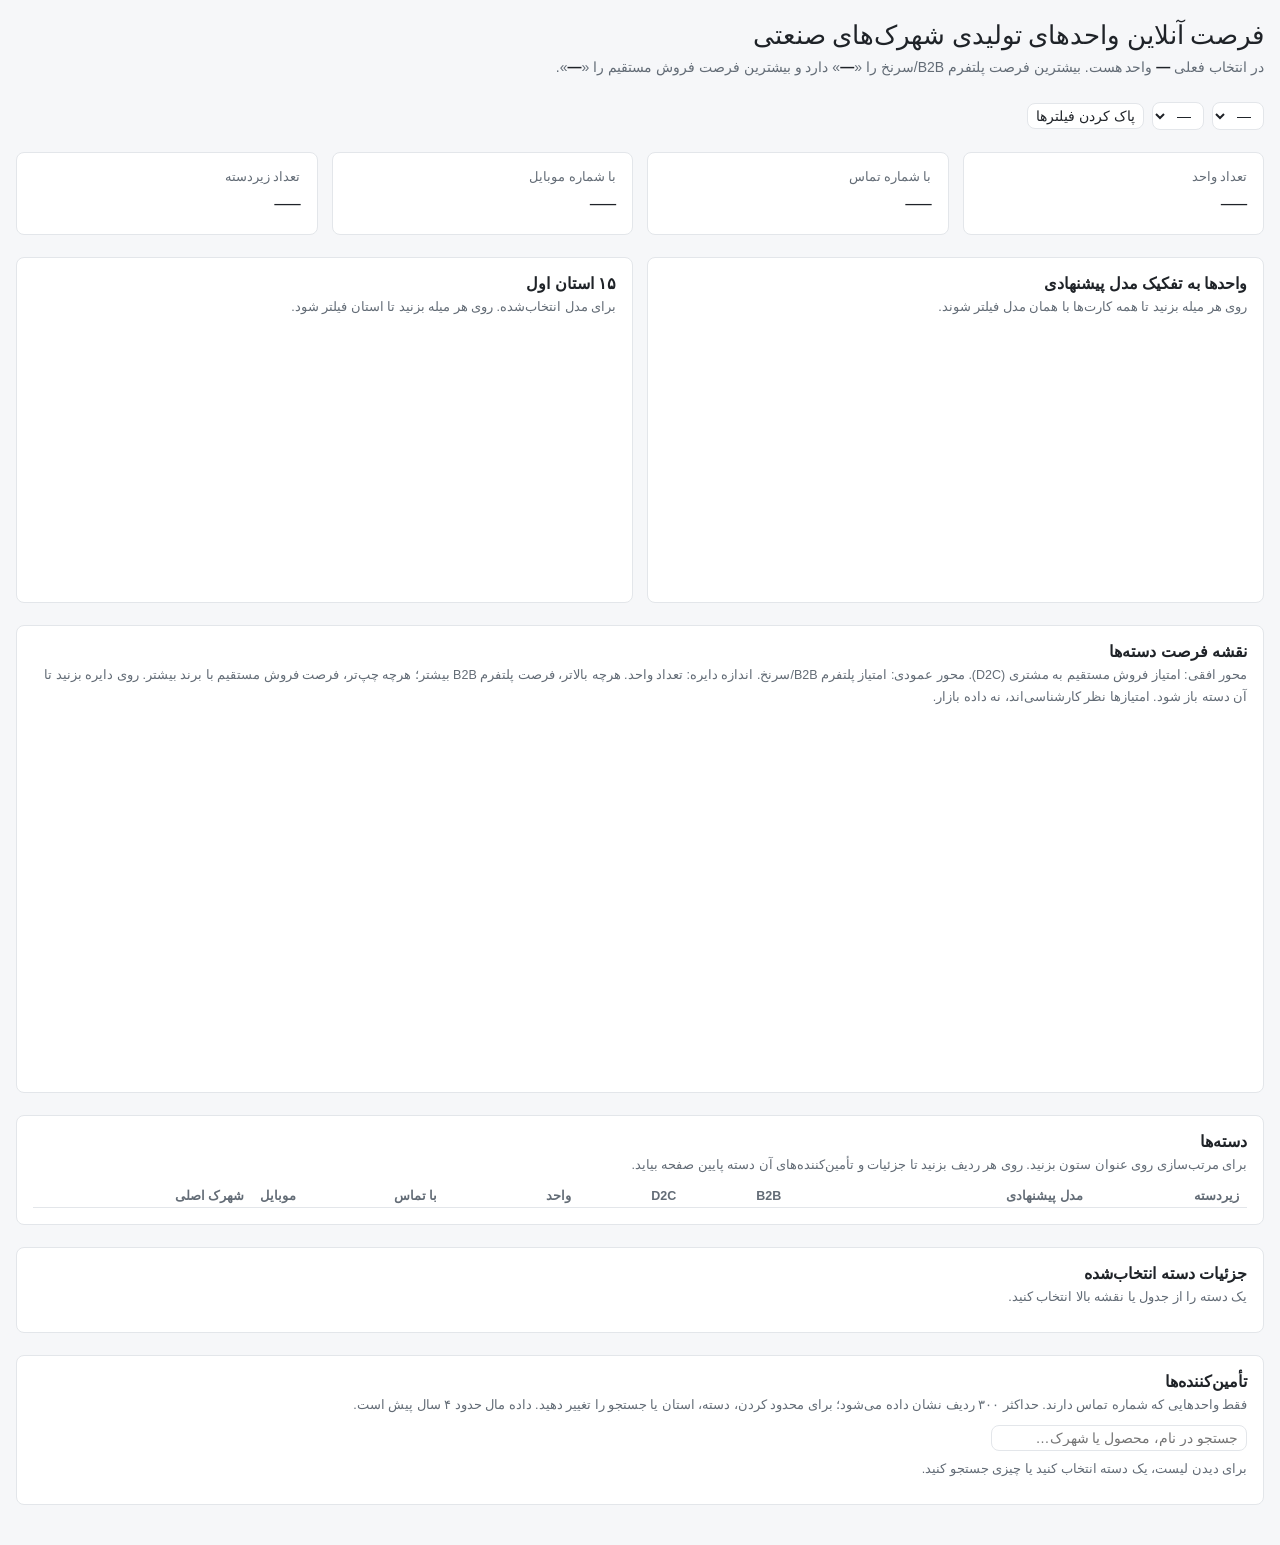
==== site/index.html @ 04ae5481 "Workshops online-opportunity dashboard (static site + nginx basic auth; data kept on server) Co-Auth" ====
<!DOCTYPE html>
<html lang="fa" dir="rtl">
<head>
<meta charset="utf-8">
<meta name="viewport" content="width=device-width, initial-scale=1">
<meta name="robots" content="noindex, nofollow">
<title>داشبورد فرصت آنلاین واحدهای تولیدی</title>
<style>
:root {
  --color-fg: #1f2328; --color-fg-muted: #636c76; --color-bg: #f6f7f9; --color-panel: #ffffff; --color-border-line: #e3e6ea;
  --color-ok: #1a7f37; --color-warn: #9a6700; --color-bad: #cf222e;
  --font-anthropic-sans: Vazirmatn, Tahoma, sans-serif; --font-anthropic-serif: Vazirmatn, Tahoma, serif;
  --cds-font-size-caption: 12.5px; --cds-font-size-body: 14px; --cds-font-size-heading: 16px; --cds-font-size-title: 26px; --cds-font-weight-medium: 600;
  --cds-gap-xs: 4px; --cds-gap-sm: 8px; --cds-gap-md: 14px; --cds-gap-lg: 22px; --cds-pad-xs: 4px; --cds-pad-sm: 8px; --cds-pad-lg: 16px; --cds-radius: 8px;
  --cds-surface-popover: #ffffff; --cds-border: #d0d7de; --cds-shadow-popover: 0 4px 14px rgba(0,0,0,.12); --cds-text-secondary: #636c76;
  --cds-chart-grid: #eceff2; --cds-chart-muted: #c3cad3; --cds-dur-slow: .3s;
}
@media (prefers-color-scheme: dark) { :root {
  --color-fg: #e6edf3; --color-fg-muted: #9198a1; --color-bg: #0d1117; --color-panel: #161b22; --color-border-line: #30363d;
  --cds-surface-popover: #1c2129; --cds-border: #3d444d; --cds-text-secondary: #9198a1; --cds-chart-grid: #222831; --cds-chart-muted: #3d4651;
} }
html, body { margin: 0; background: var(--color-bg); }
#dash-root { max-width: 1280px; margin: 0 auto; padding: 20px 16px 40px; }
</style>
<script src="vendor/d3.min.js"></script>
<script src="shim.js"></script>
</head>
<body>
<div id="dash-root">
<style>
.wp { direction: rtl; font-family: var(--font-anthropic-sans), Tahoma, sans-serif; color: var(--color-fg); display: flex; flex-direction: column; gap: var(--cds-gap-lg); }
.wp h1 { font-family: var(--font-anthropic-serif), Tahoma, serif; font-weight: 400; font-size: var(--cds-font-size-title); margin: 0; }
.wp h2 { font-size: var(--cds-font-size-heading); font-weight: var(--cds-font-weight-medium); margin: 0 0 var(--cds-gap-xs); }
.wp .lead { color: var(--color-fg-muted); margin: var(--cds-gap-xs) 0 0; font-size: var(--cds-font-size-body); line-height: 1.8; }
.wp .lead b { color: var(--color-fg); font-weight: 600; }
.wp .note { color: var(--color-fg-muted); font-size: var(--cds-font-size-caption); margin: 0 0 var(--cds-gap-sm); line-height: 1.7; }
.wp .bar { display: flex; flex-wrap: wrap; gap: var(--cds-gap-sm); align-items: center; }
.wp select, .wp input[type=search], .wp button { font: inherit; font-size: var(--cds-font-size-body); color: var(--color-fg); background: var(--color-panel); border: 1px solid var(--color-border-line); border-radius: var(--cds-radius); padding: var(--cds-pad-xs) var(--cds-pad-sm); }
.wp button { cursor: pointer; }
.wp input[type=search] { min-width: min(100%, 16rem); }
.wp .tiles { display: grid; grid-template-columns: repeat(auto-fit, minmax(min(100%, 10rem), 1fr)); gap: var(--cds-gap-md); }
.wp .tile, .wp .card { background: var(--color-panel); border: 1px solid var(--color-border-line); border-radius: var(--cds-radius); padding: var(--cds-pad-lg); min-width: 0; }
.wp .tile .lbl { color: var(--color-fg-muted); font-size: var(--cds-font-size-caption); }
.wp .tile .val { font-family: var(--font-anthropic-serif), Tahoma, serif; font-weight: 400; font-size: var(--cds-font-size-title); font-variant-numeric: tabular-nums; margin-top: var(--cds-gap-xs); }
.wp .grid { display: grid; grid-template-columns: repeat(auto-fit, minmax(min(100%, 24rem), 1fr)); gap: var(--cds-gap-md); }
.wp .chart { position: relative; min-height: 260px; }
.wp .chart svg { display: block; }
.wp .tip { position: absolute; pointer-events: none; background: var(--cds-surface-popover); border: 1px solid var(--cds-border); border-radius: var(--cds-radius); box-shadow: var(--cds-shadow-popover); padding: var(--cds-pad-xs) var(--cds-pad-sm); font-size: var(--cds-font-size-caption); max-width: 16rem; line-height: 1.6; }
.wp .tip .t { color: var(--cds-text-secondary); }
.wp .tbox { max-height: 30rem; overflow: auto; }
.wp table { width: 100%; border-collapse: collapse; font-size: var(--cds-font-size-caption); font-variant-numeric: tabular-nums; }
.wp th { position: sticky; top: 0; background: var(--color-panel); text-align: right; font-weight: var(--cds-font-weight-medium); color: var(--color-fg-muted); padding: var(--cds-pad-xs) var(--cds-pad-sm); border-bottom: 1px solid var(--color-border-line); white-space: nowrap; }
.wp th button { all: unset; cursor: pointer; }
.wp td { padding: var(--cds-pad-xs) var(--cds-pad-sm); border-bottom: 1px solid var(--color-border-line); vertical-align: top; }
.wp tbody tr.click { cursor: pointer; }
.wp tbody tr.click:hover, .wp tbody tr.on { background: color-mix(in srgb, var(--color-fg) 6%, transparent); }
.wp .num { text-align: left; }
.wp .pill { display: inline-block; min-width: 1.4rem; text-align: center; border-radius: var(--cds-radius); padding: 0 var(--cds-pad-xs); }
.wp .angle { font-size: var(--cds-font-size-body); line-height: 1.8; margin: 0 0 var(--cds-gap-md); }
.wp .chip { background: var(--color-bg); }
@media (max-width: 40rem) { .wp .hide-n { display: none; } }
[data-dash-source-state=empty] { color: transparent; }
[data-dash-source-state=refreshing] { opacity: .5; transition: opacity var(--cds-dur-slow); }
</style>

<div class="wp" lang="fa">
  <header id="top">
    <h1>فرصت آنلاین واحدهای تولیدی شهرک‌های صنعتی</h1>
    <p class="lead">در انتخاب فعلی <b data-draw="kpi-n2" data-source="totals" data-field="n">—</b> واحد هست. بیشترین فرصت پلتفرم B2B/سرنخ را «<b data-draw="top-b2b" data-source="subs" data-field="sub">—</b>» دارد و بیشترین فرصت فروش مستقیم را «<b data-draw="top-d2c" data-source="subs" data-field="sub">—</b>».</p>
  </header>

  <div class="bar" id="filters">
    <select data-draw="sel-province" data-source="totals" aria-label="استان"></select>
    <select data-draw="sel-model" data-source="totals" aria-label="مدل پیشنهادی"></select>
    <button class="lx-reset" type="button">پاک کردن فیلترها</button>
    <button class="lx-clear-sub chip" type="button" hidden>دسته: <span data-draw="sub-name" data-source="subs" data-field="sub">—</span> ×</button>
  </div>

  <section class="tiles" id="kpis">
    <div class="tile"><div class="lbl">تعداد واحد</div><div class="val" data-draw="kpi" data-k="n" data-source="totals" data-field="n">—</div></div>
    <div class="tile"><div class="lbl">با شماره تماس</div><div class="val" data-draw="kpi" data-k="reach" data-source="totals" data-field="reach">—</div></div>
    <div class="tile"><div class="lbl">با شماره موبایل</div><div class="val" data-draw="kpi" data-k="mob" data-source="totals" data-field="mob">—</div></div>
    <div class="tile"><div class="lbl">تعداد زیردسته</div><div class="val" data-draw="kpi" data-k="cats" data-source="totals" data-field="cats">—</div></div>
  </section>

  <section class="grid" id="charts">
    <div class="card" id="by-model">
      <h2>واحدها به تفکیک مدل پیشنهادی</h2>
      <p class="note">روی هر میله بزنید تا همه کارت‌ها با همان مدل فیلتر شوند.</p>
      <div class="chart" data-draw="ch-model" data-source="totals"></div>
    </div>
    <div class="card" id="by-province">
      <h2>۱۵ استان اول</h2>
      <p class="note">برای مدل انتخاب‌شده. روی هر میله بزنید تا استان فیلتر شود.</p>
      <div class="chart" data-draw="ch-prov" data-source="totals"></div>
    </div>
  </section>

  <section class="card" id="map">
    <h2>نقشه فرصت دسته‌ها</h2>
    <p class="note">محور افقی: امتیاز فروش مستقیم به مشتری (D2C). محور عمودی: امتیاز پلتفرم B2B/سرنخ. اندازه دایره: تعداد واحد. هرچه بالاتر، فرصت پلتفرم B2B بیشتر؛ هرچه چپ‌تر، فرصت فروش مستقیم با برند بیشتر. روی دایره بزنید تا آن دسته باز شود. امتیازها نظر کارشناسی‌اند، نه داده بازار.</p>
    <div class="chart" data-draw="ch-map" data-source="subs" style="min-height:360px"></div>
  </section>

  <section class="card" id="cats">
    <h2>دسته‌ها</h2>
    <p class="note">برای مرتب‌سازی روی عنوان ستون بزنید. روی هر ردیف بزنید تا جزئیات و تأمین‌کننده‌های آن دسته پایین صفحه بیاید.</p>
    <div class="tbox">
      <table class="lx-subs" data-source="subs" data-row-key="province,sub">
        <thead><tr>
          <th data-field="sub"><button type="button" data-sort="sub">زیردسته</button></th>
          <th data-field="model" class="hide-n"><button type="button" data-sort="model">مدل پیشنهادی</button></th>
          <th data-field="b2b" class="num"><button type="button" data-sort="b2b">B2B</button></th>
          <th data-field="score" class="num"><button type="button" data-sort="score">D2C</button></th>
          <th data-field="n" class="num"><button type="button" data-sort="n">واحد</button></th>
          <th data-field="reach" class="num hide-n"><button type="button" data-sort="reach">با تماس</button></th>
          <th data-field="mob" class="num hide-n"><button type="button" data-sort="mob">موبایل</button></th>
          <th data-field="top_park" class="hide-n">شهرک اصلی</th>
        </tr></thead>
        <tbody data-draw="subs-body" data-source="subs"></tbody>
      </table>
    </div>
  </section>

  <section class="card" id="detail">
    <h2>جزئیات دسته انتخاب‌شده</h2>
    <p class="note lx-nosub">یک دسته را از جدول یا نقشه بالا انتخاب کنید.</p>
    <div class="lx-sub" hidden>
      <p class="angle"><b>زاویه آنلاین:</b> <span data-draw="angle" data-source="subs" data-field="angle">—</span></p>
      <h2>خوشه‌ها: شهرک‌هایی با ۵ واحد یا بیشتر از این دسته</h2>
      <p class="note">مناسب برای سفر میدانی یا تماس گروهی.</p>
      <div class="tbox" style="max-height:18rem">
        <table data-source="clusters" data-row-key="cid">
          <thead><tr>
            <th data-field="park">شهرک</th>
            <th data-field="province">استان</th>
            <th data-field="n" class="num">واحد</th>
            <th data-field="reach" class="num">با تماس</th>
          </tr></thead>
          <tbody data-draw="cl-body" data-source="clusters"></tbody>
        </table>
      </div>
    </div>
  </section>

  <section class="card" id="suppliers">
    <h2>تأمین‌کننده‌ها</h2>
    <p class="note">فقط واحدهایی که شماره تماس دارند. حداکثر ۳۰۰ ردیف نشان داده می‌شود؛ برای محدود کردن، دسته، استان یا جستجو را تغییر دهید. داده مال حدود ۴ سال پیش است.</p>
    <div class="bar" style="margin-bottom:var(--cds-gap-sm)">
      <input class="lx-q" type="search" placeholder="جستجو در نام، محصول یا شهرک…" aria-label="جستجو">
    </div>
    <p class="note lx-noq">برای دیدن لیست، یک دسته انتخاب کنید یا چیزی جستجو کنید.</p>
    <div class="tbox lx-tb" hidden>
      <table data-source="units_b2b" data-row-key="id">
        <thead><tr>
          <th data-field="name">نام واحد</th>
          <th data-field="products">محصولات</th>
          <th data-field="mobile">موبایل</th>
          <th data-field="landline">تلفن ثابت</th>
          <th data-field="park" class="hide-n">شهرک</th>
          <th data-field="province" class="hide-n">استان</th>
          <th data-field="sub" class="hide-n">زیردسته</th>
          <th data-field="year" class="num hide-n">سال شروع</th>
        </tr></thead>
        <tbody data-draw="u-b2b" data-source="units_b2b"></tbody>
      </table>
    </div>
    <div class="tbox lx-td" hidden>
      <table data-source="units_d2c" data-row-key="id">
        <thead><tr>
          <th data-field="name">نام واحد</th>
          <th data-field="products">محصولات</th>
          <th data-field="mobile">موبایل</th>
          <th data-field="landline">تلفن ثابت</th>
          <th data-field="park" class="hide-n">شهرک</th>
          <th data-field="province" class="hide-n">استان</th>
          <th data-field="sub" class="hide-n">زیردسته</th>
          <th data-field="year" class="num hide-n">سال شروع</th>
        </tr></thead>
        <tbody data-draw="u-d2c" data-source="units_d2c"></tbody>
      </table>
    </div>
  </section>
</div>

<script>
const ALLP = 'همه استان‌ها', ALLM = 'همه مدل‌ها';
const D2C_MODELS = ['برند خودمون (Private Label)', 'نمایندگی آنلاین برند خودشون'];
const fmt = d3.format(',');
const P = () => dash.params().province || ALLP;
const M = () => dash.params().model || ALLM;
const enc = (s) => encodeURIComponent(String(s));
const rows = (id) => { const g = dash.data(id); return g.status === 'ok' ? g.data : null; };
window.wpSort = { key: 'b2b', dir: -1 };

// sub's model, to know which supplier file to read
const subModel = () => {
  const s = dash.params().sub; if (!s) return null;
  const r = rows('subs'); if (!r) return undefined;
  const hit = r.find((x) => x.province === ALLP && x.sub === s);
  return hit ? hit.model : null;
};
const wantFiles = () => {
  const s = dash.params().sub, q = (dash.params().q || '').trim();
  if (!s && !q) return [];
  if (s) { const m = subModel(); if (m === undefined) return []; if (m) return [D2C_MODELS.includes(m) ? 'd2c' : 'b2b']; }
  const mm = M();
  if (mm === ALLM) return ['b2b', 'd2c'];
  return [D2C_MODELS.includes(mm) ? 'd2c' : 'b2b'];
};

// show / hide
dash.onData(() => {
  const s = dash.params().sub;
  document.querySelectorAll('.lx-clear-sub').forEach((b) => { b.hidden = !s; });
  document.querySelectorAll('.lx-sub').forEach((e) => { e.hidden = !s; });
  document.querySelectorAll('.lx-nosub').forEach((e) => { e.hidden = !!s; });
  const f = wantFiles();
  document.querySelectorAll('.lx-noq').forEach((e) => { e.hidden = f.length > 0; });
  document.querySelectorAll('.lx-tb').forEach((e) => { e.hidden = !f.includes('b2b'); });
  document.querySelectorAll('.lx-td').forEach((e) => { e.hidden = !f.includes('d2c'); });
  document.querySelectorAll('.lx-q').forEach((e) => { if (e !== document.activeElement) e.value = dash.params().q || ''; });
});

// controls
document.querySelectorAll('.lx-reset').forEach((b) => b.addEventListener('click', () => dash.resetParams()));
document.querySelectorAll('.lx-clear-sub').forEach((b) => b.addEventListener('click', () => dash.setParams({ sub: null })));
document.querySelectorAll('.lx-q').forEach((inp) => {
  let t; inp.addEventListener('input', () => { clearTimeout(t); t = setTimeout(() => dash.setParams({ q: inp.value.trim() }), 350); });
});
document.querySelectorAll('[data-sort]').forEach((b) => b.addEventListener('click', () => {
  const k = b.getAttribute('data-sort');
  window.wpSort = { key: k, dir: window.wpSort.key === k ? -window.wpSort.dir : (k === 'sub' || k === 'model' ? 1 : -1) };
  dash.draw('subs-body');
}));

const fillSelect = (sel, opts, cur, key) => {
  sel.replaceChildren(...opts.map((o) => new Option(o, o)));
  sel.value = cur;
  sel.onchange = () => dash.setParams({ [key]: sel.value });
};
dash.draw('sel-province', (sel) => {
  const r = rows('totals'); if (!r) { sel.replaceChildren(new Option('—')); return; }
  const ps = [...new Set(r.filter((x) => x.province !== ALLP).map((x) => x.province))].sort((a, b) => a.localeCompare(b, 'fa'));
  fillSelect(sel, [ALLP, ...ps], P(), 'province');
});
dash.draw('sel-model', (sel) => {
  const r = rows('totals'); if (!r) { sel.replaceChildren(new Option('—')); return; }
  const ms = [...new Set(r.filter((x) => x.model !== ALLM).map((x) => x.model))].sort((a, b) => a.localeCompare(b, 'fa'));
  fillSelect(sel, [ALLM, ...ms], M(), 'model');
});

// KPIs
const totRow = () => { const r = rows('totals'); return r ? r.find((x) => x.province === P() && x.model === M()) : null; };
const kpi = (el, k) => {
  const t = totRow();
  el.setAttribute('data-where', 'province=' + enc(P()) + '&model=' + enc(M()));
  el.textContent = t ? fmt(t[k]) : '—';
};
dash.draw('kpi', (el) => kpi(el, el.getAttribute('data-k')));
dash.draw('kpi-n2', (el) => kpi(el, 'n'));

// subs in current selection
const subsSel = () => {
  const r = rows('subs'); if (!r) return null;
  return r.filter((x) => x.province === P() && (M() === ALLM || x.model === M()));
};
const topBy = (el, key) => {
  const s = subsSel();
  if (!s || !s.length) { el.textContent = '—'; return; }
  const t = s.slice().sort((a, b) => b[key] - a[key] || b.n - a.n)[0];
  el.setAttribute('data-where', 'province=' + enc(t.province) + '&sub=' + enc(t.sub));
  el.textContent = t.sub;
};
dash.draw('top-b2b', (el) => topBy(el, 'b2b'));
dash.draw('top-d2c', (el) => topBy(el, 'score'));
dash.draw('sub-name', (el) => {
  const s = dash.params().sub; if (!s) { el.textContent = '—'; return; }
  el.setAttribute('data-where', 'province=' + enc(ALLP) + '&sub=' + enc(s));
  el.textContent = s;
});

// horizontal bar chart helper
const hbar = (el, data, label, onPick, picked) => {
  el.replaceChildren();
  if (!data || !data.length) return;
  const W = el.clientWidth || 400, rowH = 26, H = data.length * rowH + 10;
  const svg = d3.select(el).append('svg').attr('width', '100%').attr('viewBox', `0 0 ${W} ${H}`).style('direction', 'ltr');
  const meas = svg.append('text').attr('font-size', 12);
  let lw = 0; data.forEach((d) => { meas.text(label(d)); lw = Math.max(lw, meas.node().getComputedTextLength()); });
  meas.text(fmt(d3.max(data, (d) => d.n))); const nw = meas.node().getComputedTextLength(); meas.remove();
  lw = Math.min(lw + 8, W * 0.5);
  const x = d3.scaleLinear([0, d3.max(data, (d) => d.n)], [0, Math.max(10, W - lw - nw - 16)]);
  const g = svg.selectAll('g.r').data(data).join('g').attr('class', 'r').attr('transform', (d, i) => `translate(0,${i * rowH + 4})`).style('cursor', 'pointer').on('click', (e, d) => onPick(d));
  g.append('text').attr('x', W).attr('y', 14).attr('text-anchor', 'start').attr('direction', 'rtl').attr('font-size', 12).attr('fill', 'var(--color-fg)')
    .text((d) => { const t = label(d); return t.length > 34 ? t.slice(0, 33) + '…' : t; });
  g.append('rect').attr('x', (d) => W - lw - x(d.n)).attr('y', 3).attr('height', 16).attr('width', (d) => Math.max(1, x(d.n))).attr('rx', 3)
    .attr('fill', (d) => (picked(d) ? dash.colors[0] : 'var(--cds-chart-muted)'));
  g.append('text').attr('x', (d) => W - lw - x(d.n) - 4).attr('y', 15).attr('text-anchor', 'end').attr('font-size', 11).attr('fill', 'var(--color-fg-muted)').text((d) => fmt(d.n));
};
dash.draw('ch-model', (el) => {
  const r = rows('totals'); if (!r) { el.replaceChildren(); return; }
  const d = r.filter((x) => x.province === P() && x.model !== ALLM).sort((a, b) => b.n - a.n);
  hbar(el, d, (x) => x.model, (x) => dash.setParams({ model: M() === x.model ? ALLM : x.model }), (x) => M() === ALLM || x.model === M());
});
dash.draw('ch-prov', (el) => {
  const r = rows('totals'); if (!r) { el.replaceChildren(); return; }
  const d = r.filter((x) => x.model === M() && x.province !== ALLP).sort((a, b) => b.n - a.n).slice(0, 15);
  hbar(el, d, (x) => x.province, (x) => dash.setParams({ province: P() === x.province ? ALLP : x.province }), (x) => P() === ALLP || x.province === P());
});

// opportunity map (bubble)
dash.draw('ch-map', (el) => {
  el.replaceChildren();
  const s = subsSel(); if (!s || !s.length) return;
  const W = el.clientWidth || 600, H = 360, m = { t: 16, r: 44, b: 40, l: 16 };
  const x = d3.scaleLinear([0.5, 5.5], [W - m.r, m.l]); // RTL: higher D2C toward the left
  const y = d3.scaleLinear([0.5, 5.5], [H - m.b, m.t]);
  const rr = d3.scaleSqrt([0, d3.max(s, (d) => d.n)], [3, 26]);
  const svg = d3.select(el).append('svg').attr('width', '100%').attr('viewBox', `0 0 ${W} ${H}`).style('direction', 'ltr');
  for (let i = 1; i <= 5; i++) {
    svg.append('line').attr('x1', x(i)).attr('x2', x(i)).attr('y1', m.t).attr('y2', H - m.b).attr('stroke', 'var(--cds-chart-grid)');
    svg.append('line').attr('y1', y(i)).attr('y2', y(i)).attr('x1', m.l).attr('x2', W - m.r).attr('stroke', 'var(--cds-chart-grid)');
    svg.append('text').attr('x', x(i)).attr('y', H - m.b + 16).attr('text-anchor', 'middle').attr('font-size', 11).attr('fill', 'var(--color-fg-muted)').text(i);
    svg.append('text').attr('x', W - m.r + 14).attr('y', y(i) + 4).attr('text-anchor', 'middle').attr('font-size', 11).attr('fill', 'var(--color-fg-muted)').text(i);
  }
  svg.append('text').attr('x', (W - m.r + m.l) / 2).attr('y', H - 6).attr('text-anchor', 'middle').attr('direction', 'rtl').attr('font-size', 11).attr('fill', 'var(--color-fg-muted)').text('امتیاز فروش مستقیم (D2C) ←');
  svg.append('text').attr('transform', `translate(${W - 8},${(H - m.b + m.t) / 2}) rotate(-90)`).attr('text-anchor', 'middle').attr('direction', 'rtl').attr('font-size', 11).attr('fill', 'var(--color-fg-muted)').text('امتیاز پلتفرم B2B →');
  // deterministic jitter so bubbles in the same cell spread
  const cells = d3.group(s, (d) => d.score + '-' + d.b2b);
  const pos = new Map();
  cells.forEach((arr) => { arr.sort((a, b) => b.n - a.n).forEach((d, i) => {
    const a = i * 2.4, rad = i === 0 ? 0 : 9 + 5 * Math.sqrt(i);
    pos.set(d.sub, [x(d.score) + Math.cos(a) * rad, y(d.b2b) + Math.sin(a) * rad]);
  }); });
  const cur = dash.params().sub;
  const tip = d3.select(el).append('div').attr('class', 'tip').style('display', 'none');
  svg.append('g').selectAll('circle').data(s.slice().sort((a, b) => b.n - a.n)).join('circle')
    .attr('cx', (d) => pos.get(d.sub)[0]).attr('cy', (d) => pos.get(d.sub)[1]).attr('r', (d) => rr(d.n))
    .attr('fill', (d) => (D2C_MODELS.includes(d.model) ? dash.colors[1] : dash.colors[0]))
    .attr('fill-opacity', (d) => (cur && d.sub !== cur ? 0.15 : 0.55))
    .attr('stroke', (d) => (d.sub === cur ? 'var(--color-fg)' : 'none')).attr('stroke-width', 2)
    .style('cursor', 'pointer')
    .on('click', (e, d) => dash.setParams({ sub: d.sub === cur ? null : d.sub }))
    .on('mousemove', (e, d) => {
      const [px, py] = d3.pointer(e, el);
      tip.style('display', null).replaceChildren();
      tip.append('div').attr('class', 't').text(d.sub);
      tip.append('div').text(d.model);
      tip.append('div').text('واحد: ' + fmt(d.n) + ' · B2B: ' + d.b2b + ' · D2C: ' + d.score);
      const tw = tip.node().offsetWidth, th = tip.node().offsetHeight;
      tip.style('left', Math.max(0, Math.min(px + 12, el.clientWidth - tw)) + 'px').style('top', Math.max(0, py - th - 8) + 'px');
    })
    .on('mouseleave', () => tip.style('display', 'none'));
  // legend
  const lg = svg.append('g').attr('transform', `translate(${m.l + 4},${m.t + 4})`);
  [['B2B / پلتفرم / کاروان صنعت', dash.colors[0]], ['برند مصرفی / نمایندگی', dash.colors[1]]].forEach(([t, c], i) => {
    lg.append('circle').attr('cx', 6).attr('cy', i * 18 + 6).attr('r', 5).attr('fill', c).attr('fill-opacity', 0.7);
    lg.append('text').attr('x', 16).attr('y', i * 18 + 10).attr('text-anchor', 'end').attr('direction', 'rtl').attr('font-size', 11).attr('fill', 'var(--color-fg-muted)').text(t);
  });
});

// categories table
dash.draw('subs-body', (tb) => {
  tb.replaceChildren();
  const s = subsSel(); if (!s) return;
  const { key, dir } = window.wpSort;
  const cur = dash.params().sub;
  s.slice().sort((a, b) => (typeof a[key] === 'number' ? (a[key] - b[key]) : String(a[key]).localeCompare(String(b[key]), 'fa')) * dir || b.n - a.n)
    .forEach((d) => {
      const tr = document.createElement('tr');
      tr.className = 'click' + (d.sub === cur ? ' on' : '');
      tr.dataset.key = enc(d.province) + ',' + enc(d.sub);
      [[d.sub], [d.model, 'hide-n'], [d.b2b, 'num'], [d.score, 'num'], [fmt(d.n), 'num'], [fmt(d.reach), 'num hide-n'], [fmt(d.mob), 'num hide-n'], [d.top_park, 'hide-n']]
        .forEach(([v, c]) => { const td = document.createElement('td'); if (c) td.className = c; td.textContent = v; tr.appendChild(td); });
      tr.addEventListener('click', () => dash.setParams({ sub: d.sub === cur ? null : d.sub }));
      tb.appendChild(tr);
    });
});

// detail
dash.draw('angle', (el) => {
  const s = dash.params().sub, r = rows('subs');
  const hit = s && r ? r.find((x) => x.province === ALLP && x.sub === s) : null;
  if (!hit) { el.textContent = '—'; return; }
  el.setAttribute('data-where', 'province=' + enc(ALLP) + '&sub=' + enc(s));
  el.textContent = hit.angle;
});
dash.draw('cl-body', (tb) => {
  tb.replaceChildren();
  const s = dash.params().sub, r = rows('clusters'); if (!s || !r) return;
  r.filter((x) => x.sub === s && (P() === ALLP || x.province === P())).slice(0, 60).forEach((d) => {
    const tr = document.createElement('tr'); tr.dataset.key = String(d.cid);
    [[d.park], [d.province], [fmt(d.n), 'num'], [fmt(d.reach), 'num']].forEach(([v, c]) => { const td = document.createElement('td'); if (c) td.className = c; td.textContent = v; tr.appendChild(td); });
    tb.appendChild(tr);
  });
});

// suppliers
const unitBody = (tb, id) => {
  tb.replaceChildren();
  const r = rows(id); if (!r) return;
  const s = dash.params().sub, q = (dash.params().q || '').trim(), p = P(), mm = M();
  const out = [];
  for (const d of r) {
    if (s && d.sub !== s) continue;
    if (p !== ALLP && d.province !== p) continue;
    if (!s && mm !== ALLM && d.model !== mm) continue;
    if (q && !(d.name + ' ' + d.products + ' ' + d.park).includes(q)) continue;
    out.push(d); if (out.length >= 300) break;
  }
  out.forEach((d) => {
    const tr = document.createElement('tr'); tr.dataset.key = String(d.id);
    [[d.name], [d.products], [d.mobile], [d.landline], [d.park, 'hide-n'], [d.province, 'hide-n'], [d.sub, 'hide-n'], [d.year && d.year !== '0' ? d.year : '', 'num hide-n']]
      .forEach(([v, c]) => { const td = document.createElement('td'); if (c) td.className = c; td.textContent = v; tr.appendChild(td); });
    tb.appendChild(tr);
  });
};
dash.draw('u-b2b', (tb) => unitBody(tb, 'units_b2b'));
dash.draw('u-d2c', (tb) => unitBody(tb, 'units_d2c'));
</script>

</div>
</body>
</html>
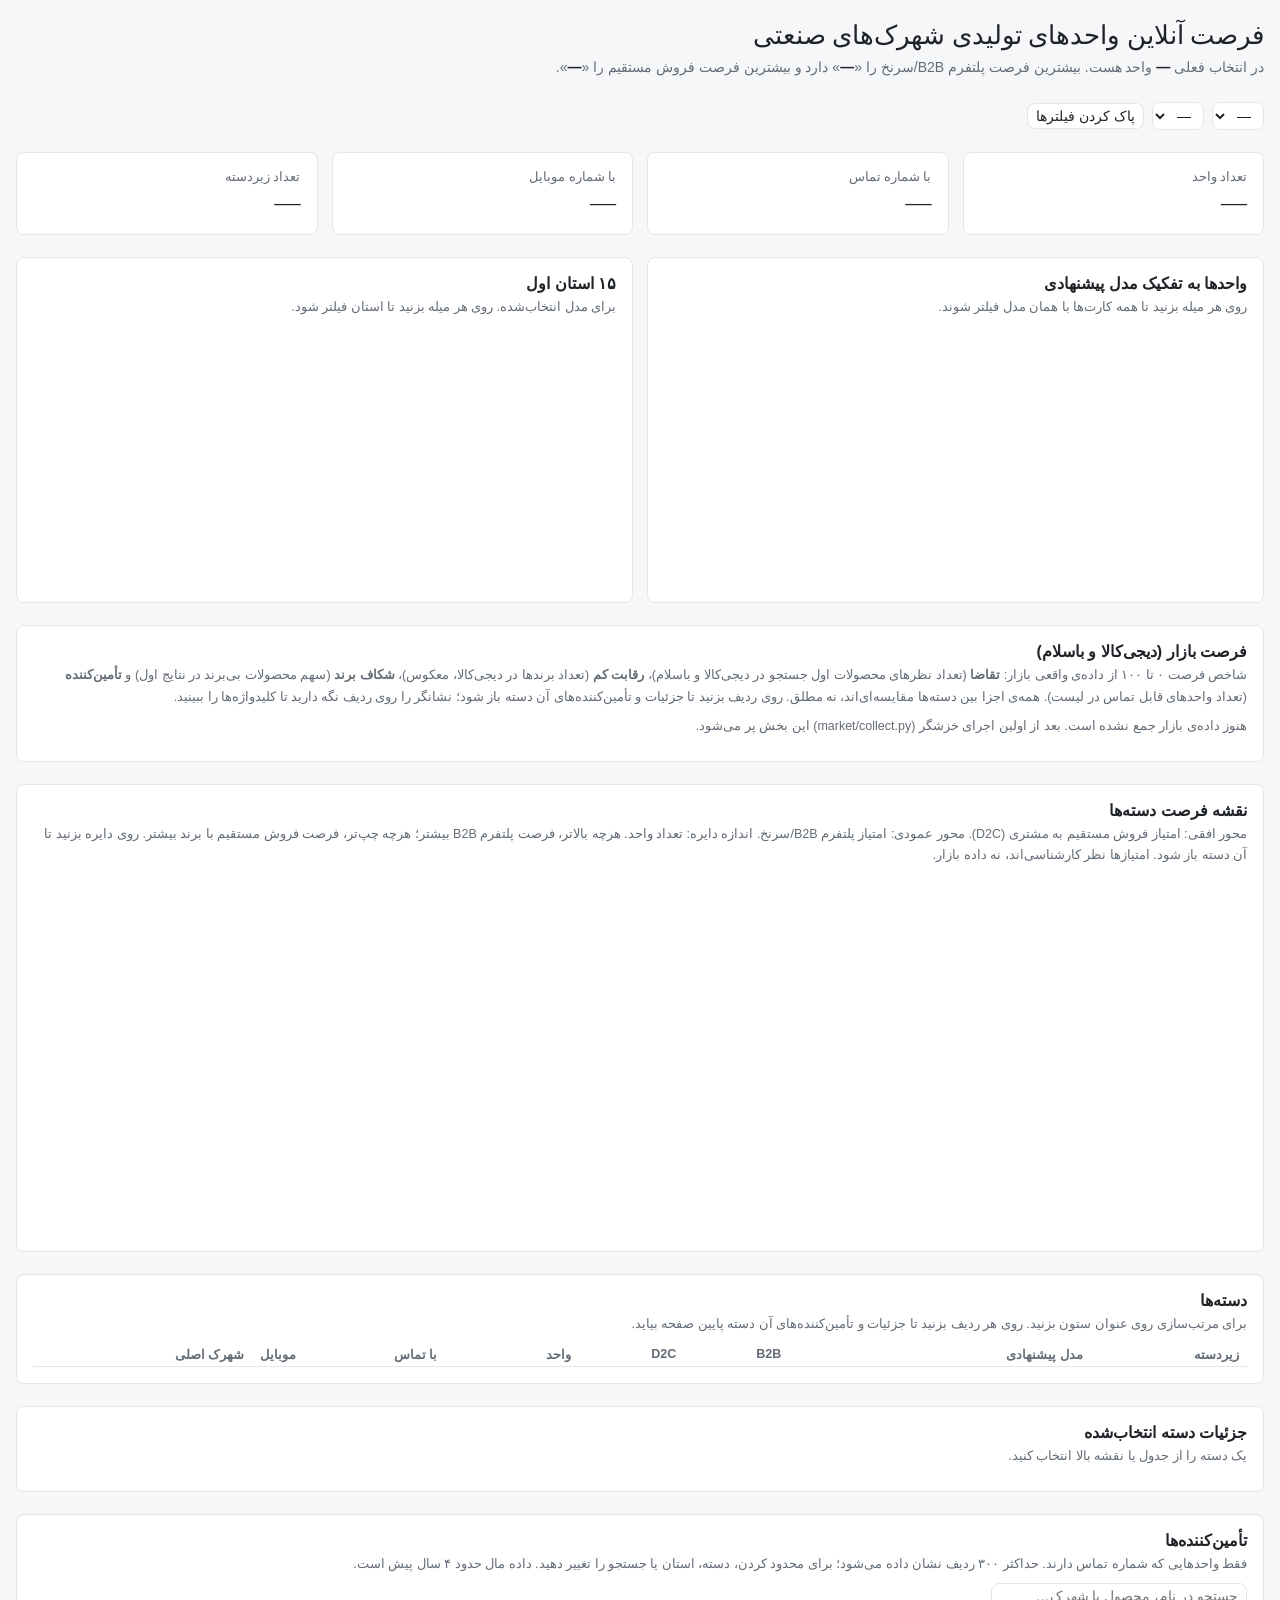
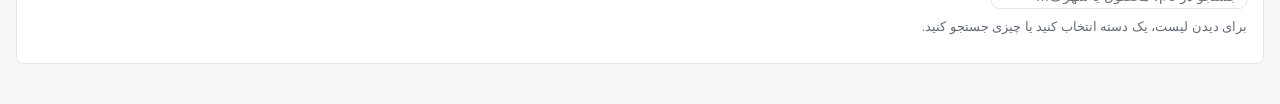
==== commit 557fe8c6: "Add Digikala/Basalam market collector and market-opportunity section - market/collect.py: slow keywo" ====
--- a/site/index.html
+++ b/site/index.html
@@ -59,6 +59,8 @@
 .wp .angle { font-size: var(--cds-font-size-body); line-height: 1.8; margin: 0 0 var(--cds-gap-md); }
 .wp .chip { background: var(--color-bg); }
 @media (max-width: 40rem) { .wp .hide-n { display: none; } }
+.wp .mk-bar { height: 4px; border-radius: 2px; background: #2f6fdb; margin-top: 3px; }
+.wp .mk-idx { font-weight: 600; }
 [data-dash-source-state=empty] { color: transparent; }
 [data-dash-source-state=refreshing] { opacity: .5; transition: opacity var(--cds-dur-slow); }
 </style>
@@ -93,6 +95,30 @@
       <h2>۱۵ استان اول</h2>
       <p class="note">برای مدل انتخاب‌شده. روی هر میله بزنید تا استان فیلتر شود.</p>
       <div class="chart" data-draw="ch-prov" data-source="totals"></div>
+    </div>
+  </section>
+
+  <section class="card" id="market">
+    <h2>فرصت بازار (دیجی‌کالا و باسلام)</h2>
+    <p class="note">شاخص فرصت ۰ تا ۱۰۰ از داده‌ی واقعی بازار: <b>تقاضا</b> (تعداد نظرهای محصولات اول جستجو در دیجی‌کالا و باسلام)، <b>رقابت کم</b> (تعداد برندها در دیجی‌کالا، معکوس)، <b>شکاف برند</b> (سهم محصولات بی‌برند در نتایج اول) و <b>تأمین‌کننده</b> (تعداد واحدهای قابل تماس در لیست). همه‌ی اجزا بین دسته‌ها مقایسه‌ای‌اند، نه مطلق. روی ردیف بزنید تا جزئیات و تأمین‌کننده‌های آن دسته باز شود؛ نشانگر را روی ردیف نگه دارید تا کلیدواژه‌ها را ببینید.</p>
+    <p class="note mk-meta"></p>
+    <p class="note mk-status">در حال بارگذاری…</p>
+    <div class="tbox mk-table" hidden>
+      <table>
+        <thead><tr>
+          <th class="num">#</th>
+          <th><button type="button" data-mk-sort="sub">زیردسته</button></th>
+          <th class="num"><button type="button" data-mk-sort="index">شاخص فرصت</button></th>
+          <th class="num"><button type="button" data-mk-sort="demand">تقاضا</button></th>
+          <th class="num"><button type="button" data-mk-sort="dk_brands">برندهای دیجی‌کالا</button></th>
+          <th class="num"><button type="button" data-mk-sort="dk_nobrand_share">بی‌برند</button></th>
+          <th class="num hide-n"><button type="button" data-mk-sort="dk_reviews_top">نظرهای دیجی‌کالا</button></th>
+          <th class="num hide-n"><button type="button" data-mk-sort="bs_total">محصولات باسلام</button></th>
+          <th class="num hide-n"><button type="button" data-mk-sort="dk_median_price">قیمت میانه (تومان)</button></th>
+          <th class="num"><button type="button" data-mk-sort="reach">تأمین‌کننده با تماس</button></th>
+        </tr></thead>
+        <tbody class="mk-body"></tbody>
+      </table>
     </div>
   </section>
 
@@ -421,5 +447,6 @@
 </script>
 
 </div>
+<script src="market.js"></script>
 </body>
 </html>
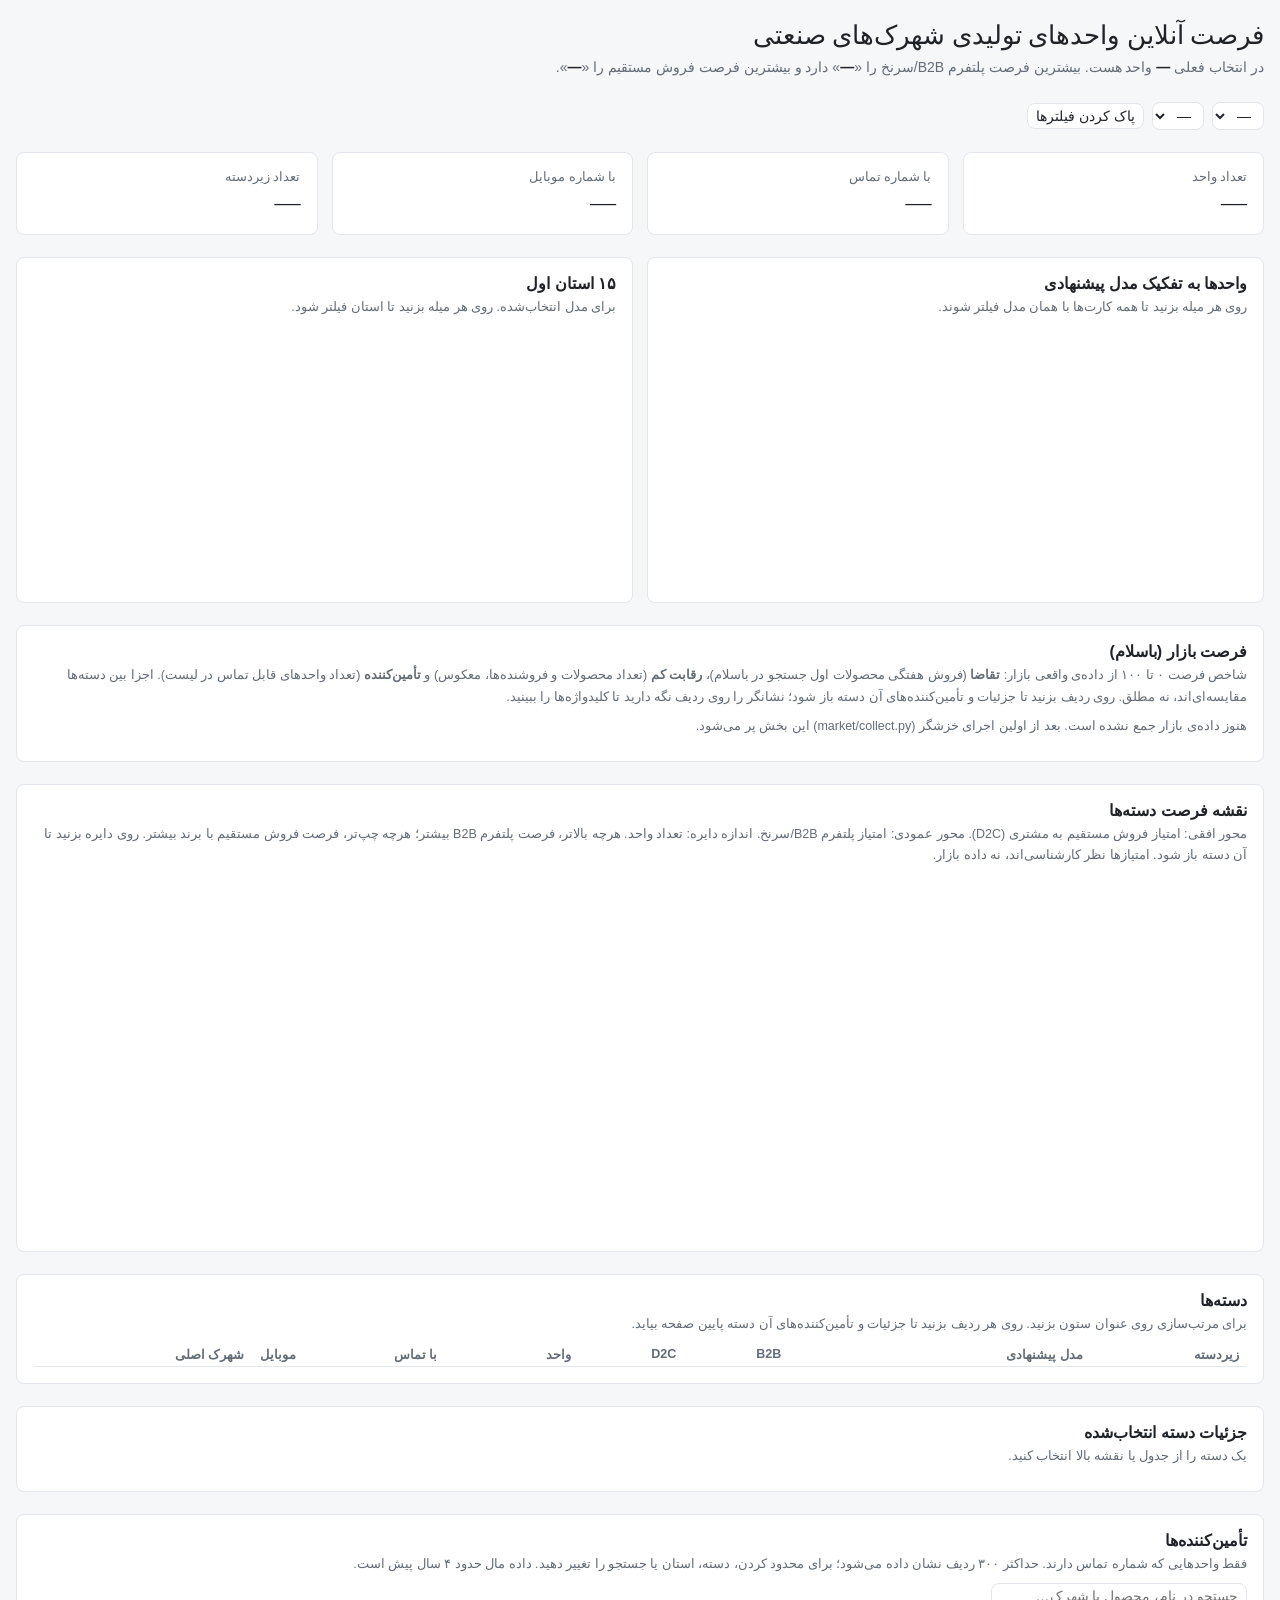
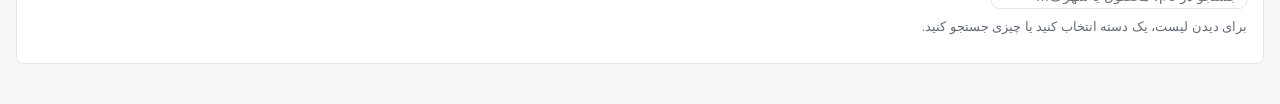
==== commit 6237aecf: "Collector: Basalam-based index (weekly sales, competition, supply); Digikala off by default Digikala" ====
--- a/site/index.html
+++ b/site/index.html
@@ -99,8 +99,8 @@
   </section>
 
   <section class="card" id="market">
-    <h2>فرصت بازار (دیجی‌کالا و باسلام)</h2>
-    <p class="note">شاخص فرصت ۰ تا ۱۰۰ از داده‌ی واقعی بازار: <b>تقاضا</b> (تعداد نظرهای محصولات اول جستجو در دیجی‌کالا و باسلام)، <b>رقابت کم</b> (تعداد برندها در دیجی‌کالا، معکوس)، <b>شکاف برند</b> (سهم محصولات بی‌برند در نتایج اول) و <b>تأمین‌کننده</b> (تعداد واحدهای قابل تماس در لیست). همه‌ی اجزا بین دسته‌ها مقایسه‌ای‌اند، نه مطلق. روی ردیف بزنید تا جزئیات و تأمین‌کننده‌های آن دسته باز شود؛ نشانگر را روی ردیف نگه دارید تا کلیدواژه‌ها را ببینید.</p>
+    <h2>فرصت بازار (باسلام)</h2>
+    <p class="note">شاخص فرصت ۰ تا ۱۰۰ از داده‌ی واقعی بازار: <b>تقاضا</b> (فروش هفتگی محصولات اول جستجو در باسلام)، <b>رقابت کم</b> (تعداد محصولات و فروشنده‌ها، معکوس) و <b>تأمین‌کننده</b> (تعداد واحدهای قابل تماس در لیست). اجزا بین دسته‌ها مقایسه‌ای‌اند، نه مطلق. روی ردیف بزنید تا جزئیات و تأمین‌کننده‌های آن دسته باز شود؛ نشانگر را روی ردیف نگه دارید تا کلیدواژه‌ها را ببینید.</p>
     <p class="note mk-meta"></p>
     <p class="note mk-status">در حال بارگذاری…</p>
     <div class="tbox mk-table" hidden>
@@ -110,11 +110,10 @@
           <th><button type="button" data-mk-sort="sub">زیردسته</button></th>
           <th class="num"><button type="button" data-mk-sort="index">شاخص فرصت</button></th>
           <th class="num"><button type="button" data-mk-sort="demand">تقاضا</button></th>
-          <th class="num"><button type="button" data-mk-sort="dk_brands">برندهای دیجی‌کالا</button></th>
-          <th class="num"><button type="button" data-mk-sort="dk_nobrand_share">بی‌برند</button></th>
-          <th class="num hide-n"><button type="button" data-mk-sort="dk_reviews_top">نظرهای دیجی‌کالا</button></th>
+          <th class="num"><button type="button" data-mk-sort="bs_sales_week_top">فروش هفتگی</button></th>
           <th class="num hide-n"><button type="button" data-mk-sort="bs_total">محصولات باسلام</button></th>
-          <th class="num hide-n"><button type="button" data-mk-sort="dk_median_price">قیمت میانه (تومان)</button></th>
+          <th class="num hide-n"><button type="button" data-mk-sort="bs_vendors_top">فروشنده در نتایج اول</button></th>
+          <th class="num hide-n"><button type="button" data-mk-sort="bs_median_price">قیمت میانه (تومان)</button></th>
           <th class="num"><button type="button" data-mk-sort="reach">تأمین‌کننده با تماس</button></th>
         </tr></thead>
         <tbody class="mk-body"></tbody>
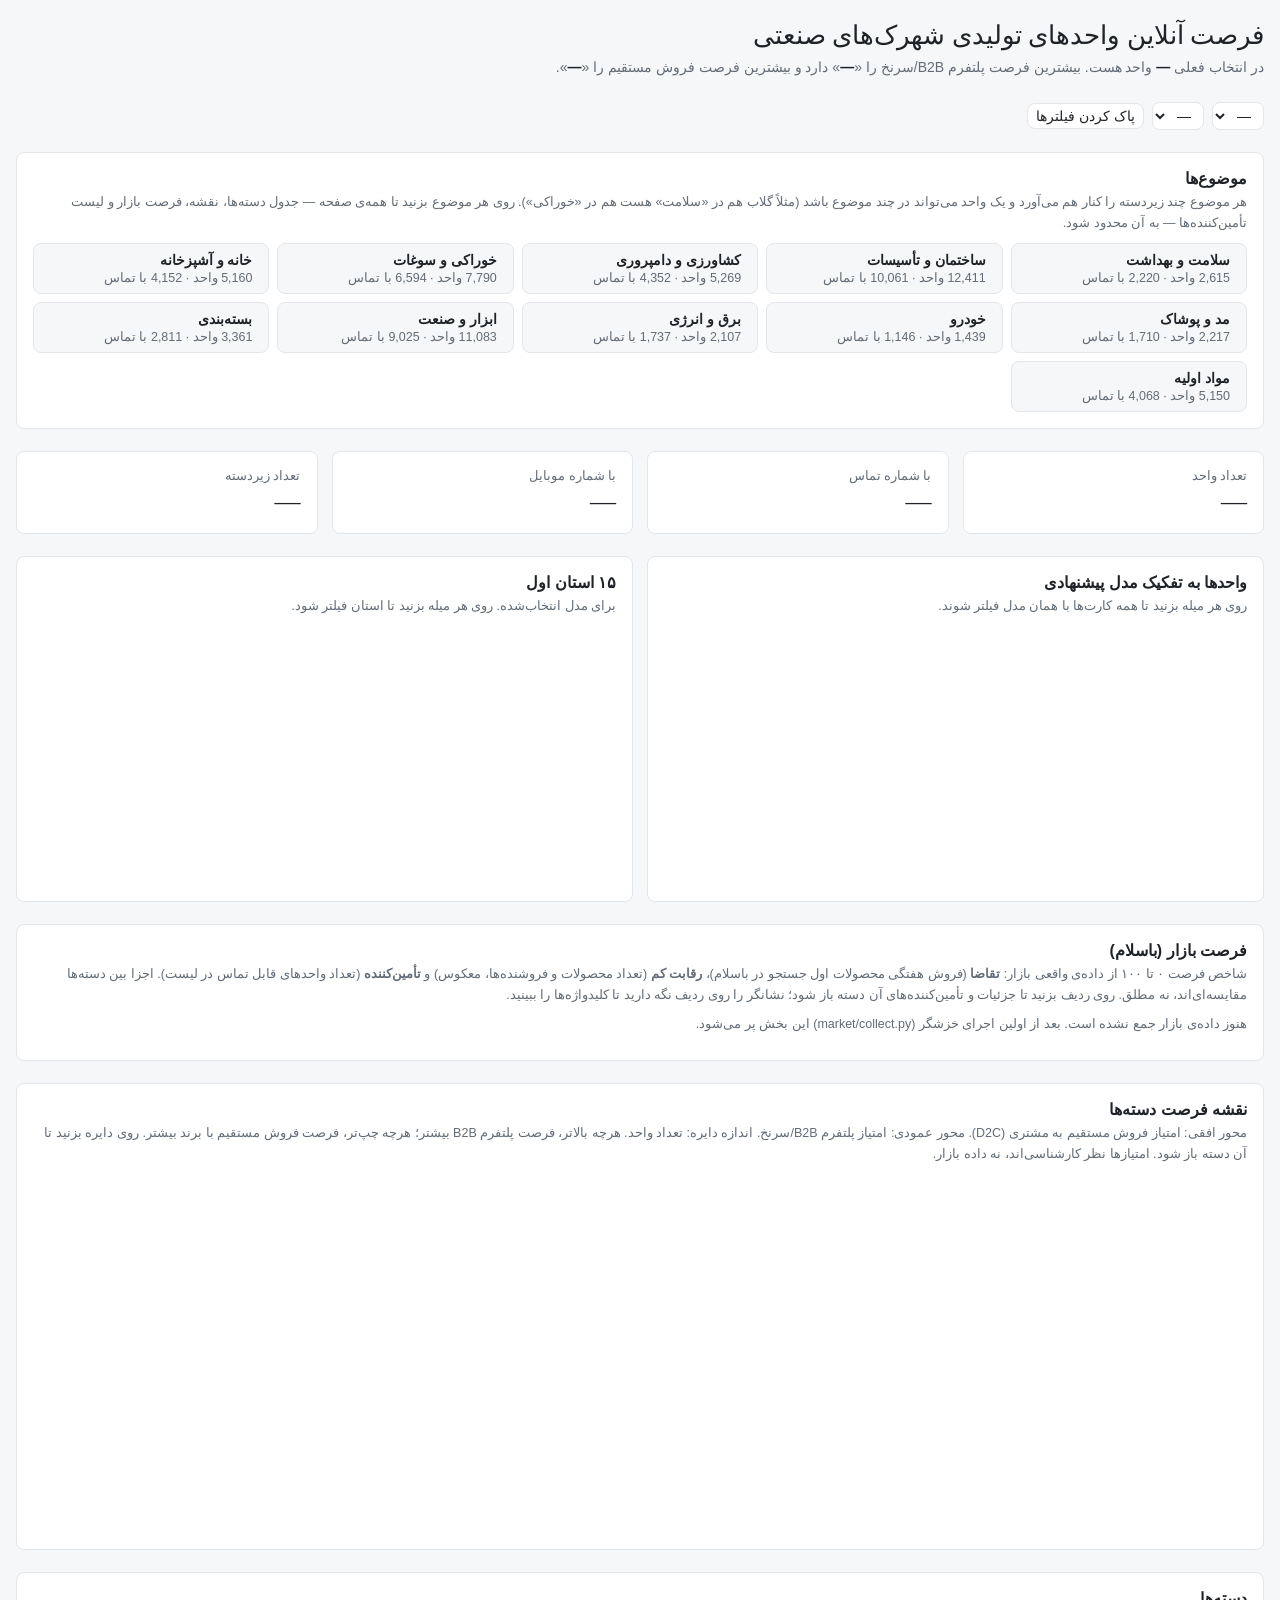
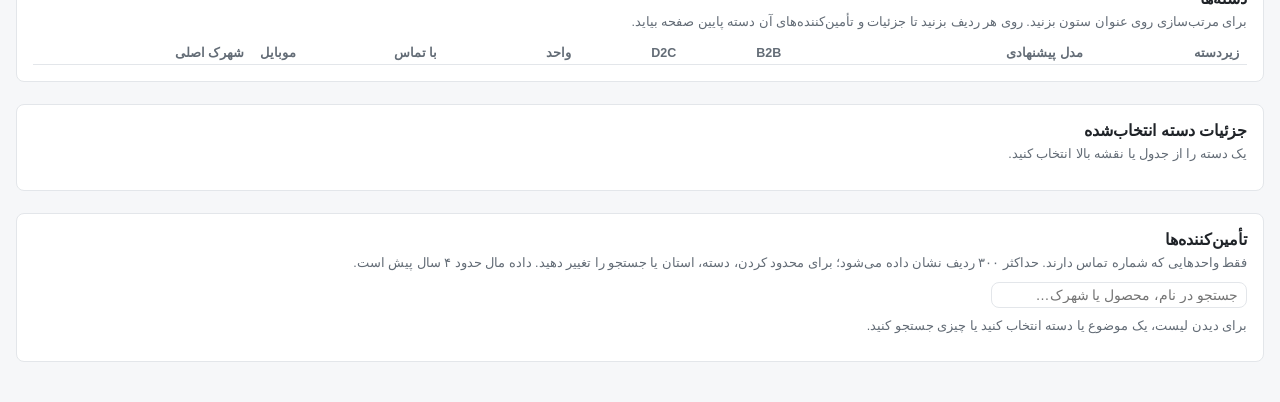
==== commit 8433268d: "Add themes layer (11 topics) with health sub-topics - site/themes.json: sub->themes map, theme x pro" ====
--- a/site/index.html
+++ b/site/index.html
@@ -59,6 +59,13 @@
 .wp .angle { font-size: var(--cds-font-size-body); line-height: 1.8; margin: 0 0 var(--cds-gap-md); }
 .wp .chip { background: var(--color-bg); }
 @media (max-width: 40rem) { .wp .hide-n { display: none; } }
+.wp .th-grid { display: grid; grid-template-columns: repeat(auto-fill, minmax(min(100%, 13rem), 1fr)); gap: var(--cds-gap-sm); }
+.wp .th-card { all: unset; box-sizing: border-box; cursor: pointer; border: 1px solid var(--color-border-line); border-radius: var(--cds-radius); padding: var(--cds-pad-sm) var(--cds-pad-lg); background: var(--color-bg); display: flex; flex-direction: column; gap: 2px; }
+.wp .th-card:hover { border-color: #2f6fdb; }
+.wp .th-card.on { border-color: #2f6fdb; box-shadow: inset 0 0 0 1px #2f6fdb; }
+.wp .th-card b { font-size: var(--cds-font-size-body); }
+.wp .th-card span { color: var(--color-fg-muted); font-size: var(--cds-font-size-caption); font-variant-numeric: tabular-nums; }
+.wp .th-detail { margin-top: var(--cds-gap-lg); }
 .wp .mk-bar { height: 4px; border-radius: 2px; background: #2f6fdb; margin-top: 3px; }
 .wp .mk-idx { font-weight: 600; }
 [data-dash-source-state=empty] { color: transparent; }
@@ -75,8 +82,29 @@
     <select data-draw="sel-province" data-source="totals" aria-label="استان"></select>
     <select data-draw="sel-model" data-source="totals" aria-label="مدل پیشنهادی"></select>
     <button class="lx-reset" type="button">پاک کردن فیلترها</button>
+    <button class="lx-clear-theme chip" type="button" hidden>موضوع: <span data-draw="theme-name" data-source="themes">—</span> ×</button>
     <button class="lx-clear-sub chip" type="button" hidden>دسته: <span data-draw="sub-name" data-source="subs" data-field="sub">—</span> ×</button>
   </div>
+
+  <section class="card" id="themes">
+    <h2>موضوع‌ها</h2>
+    <p class="note">هر موضوع چند زیردسته را کنار هم می‌آورد و یک واحد می‌تواند در چند موضوع باشد (مثلاً گلاب هم در «سلامت» هست هم در «خوراکی»). روی هر موضوع بزنید تا همه‌ی صفحه — جدول دسته‌ها، نقشه، فرصت بازار و لیست تأمین‌کننده‌ها — به آن محدود شود.</p>
+    <div class="th-grid" data-draw="th-cards" data-source="themes"></div>
+    <div class="th-detail" hidden>
+      <h2 class="th-h" data-draw="th-title" data-source="themes">—</h2>
+      <p class="note" data-draw="th-line" data-source="themes">—</p>
+      <div class="lx-health" hidden>
+        <h2>زیرحوزه‌های سلامت</h2>
+        <p class="note">برچسب‌گذاری جداگانه از روی نام محصولات (نه فقط دسته‌ی اصلی). دارو، تجهیزات پزشکی و مکمل مجوز وزارت بهداشت/سازمان غذا و دارو لازم دارند؛ برای آن‌ها نمایندگی آنلاین یا فروش B2B به کلینیک و داروخانه واقع‌بینانه‌تر از برند شخصی است.</p>
+        <div class="tbox" style="max-height:22rem">
+          <table>
+            <thead><tr><th>زیرحوزه</th><th class="num">واحد</th><th class="num">با تماس</th><th class="num hide-n">موبایل</th><th class="hide-n">شهرک‌های اصلی</th><th class="hide-n">نمونه محصولات</th></tr></thead>
+            <tbody data-draw="th-health" data-source="themes"></tbody>
+          </table>
+        </div>
+      </div>
+    </div>
+  </section>
 
   <section class="tiles" id="kpis">
     <div class="tile"><div class="lbl">تعداد واحد</div><div class="val" data-draw="kpi" data-k="n" data-source="totals" data-field="n">—</div></div>
@@ -174,7 +202,7 @@
     <div class="bar" style="margin-bottom:var(--cds-gap-sm)">
       <input class="lx-q" type="search" placeholder="جستجو در نام، محصول یا شهرک…" aria-label="جستجو">
     </div>
-    <p class="note lx-noq">برای دیدن لیست، یک دسته انتخاب کنید یا چیزی جستجو کنید.</p>
+    <p class="note lx-noq">برای دیدن لیست، یک موضوع یا دسته انتخاب کنید یا چیزی جستجو کنید.</p>
     <div class="tbox lx-tb" hidden>
       <table data-source="units_b2b" data-row-key="id">
         <thead><tr>
@@ -225,9 +253,14 @@
   const hit = r.find((x) => x.province === ALLP && x.sub === s);
   return hit ? hit.model : null;
 };
+const HEALTH = 'سلامت و بهداشت';
+const TH = () => dash.params().theme || null;
+const themeData = () => rows('themes');
+const themeSubs = () => { const t = TH(), d = themeData(); if (!t || !d) return null; return new Set(Object.entries(d.sub_themes).filter(([, v]) => v.includes(t)).map(([k]) => k)); };
+window.wpThemeSubs = themeSubs;
 const wantFiles = () => {
   const s = dash.params().sub, q = (dash.params().q || '').trim();
-  if (!s && !q) return [];
+  if (!s && !q && !TH()) return [];
   if (s) { const m = subModel(); if (m === undefined) return []; if (m) return [D2C_MODELS.includes(m) ? 'd2c' : 'b2b']; }
   const mm = M();
   if (mm === ALLM) return ['b2b', 'd2c'];
@@ -238,6 +271,10 @@
 dash.onData(() => {
   const s = dash.params().sub;
   document.querySelectorAll('.lx-clear-sub').forEach((b) => { b.hidden = !s; });
+  const t = TH();
+  document.querySelectorAll('.lx-clear-theme').forEach((b) => { b.hidden = !t; });
+  document.querySelectorAll('.th-detail').forEach((e) => { e.hidden = !t; });
+  document.querySelectorAll('.lx-health').forEach((e) => { e.hidden = t !== HEALTH; });
   document.querySelectorAll('.lx-sub').forEach((e) => { e.hidden = !s; });
   document.querySelectorAll('.lx-nosub').forEach((e) => { e.hidden = !!s; });
   const f = wantFiles();
@@ -250,6 +287,7 @@
 // controls
 document.querySelectorAll('.lx-reset').forEach((b) => b.addEventListener('click', () => dash.resetParams()));
 document.querySelectorAll('.lx-clear-sub').forEach((b) => b.addEventListener('click', () => dash.setParams({ sub: null })));
+document.querySelectorAll('.lx-clear-theme').forEach((b) => b.addEventListener('click', () => dash.setParams({ theme: null, sub: null })));
 document.querySelectorAll('.lx-q').forEach((inp) => {
   let t; inp.addEventListener('input', () => { clearTimeout(t); t = setTimeout(() => dash.setParams({ q: inp.value.trim() }), 350); });
 });
@@ -277,7 +315,13 @@
 
 // KPIs
 const totRow = () => { const r = rows('totals'); return r ? r.find((x) => x.province === P() && x.model === M()) : null; };
+const themeRow = (prov) => { const d = themeData(); return d ? d.summary.find((x) => x.theme === TH() && x.province === (prov || P())) : null; };
 const kpi = (el, k) => {
+  if (TH()) {
+    const d = themeData(); const tr = themeRow();
+    if (k === 'cats') { const s = subsSel(); el.textContent = s ? fmt(s.length) : '—'; return; }
+    el.textContent = tr ? fmt(tr[k]) : (d ? '0' : '—'); return;
+  }
   const t = totRow();
   el.setAttribute('data-where', 'province=' + enc(P()) + '&model=' + enc(M()));
   el.textContent = t ? fmt(t[k]) : '—';
@@ -288,7 +332,8 @@
 // subs in current selection
 const subsSel = () => {
   const r = rows('subs'); if (!r) return null;
-  return r.filter((x) => x.province === P() && (M() === ALLM || x.model === M()));
+  const ts = themeSubs();
+  return r.filter((x) => x.province === P() && (M() === ALLM || x.model === M()) && (!ts || ts.has(x.sub)));
 };
 const topBy = (el, key) => {
   const s = subsSel();
@@ -329,6 +374,12 @@
   hbar(el, d, (x) => x.model, (x) => dash.setParams({ model: M() === x.model ? ALLM : x.model }), (x) => M() === ALLM || x.model === M());
 });
 dash.draw('ch-prov', (el) => {
+  if (TH()) {
+    const d = themeData(); if (!d) { el.replaceChildren(); return; }
+    const dd = d.summary.filter((x) => x.theme === TH() && x.province !== ALLP).sort((a, b) => b.n - a.n).slice(0, 15);
+    hbar(el, dd, (x) => x.province, (x) => dash.setParams({ province: P() === x.province ? ALLP : x.province }), (x) => P() === ALLP || x.province === P());
+    return;
+  }
   const r = rows('totals'); if (!r) { el.replaceChildren(); return; }
   const d = r.filter((x) => x.model === M() && x.province !== ALLP).sort((a, b) => b.n - a.n).slice(0, 15);
   hbar(el, d, (x) => x.province, (x) => dash.setParams({ province: P() === x.province ? ALLP : x.province }), (x) => P() === ALLP || x.province === P());
@@ -426,11 +477,13 @@
   tb.replaceChildren();
   const r = rows(id); if (!r) return;
   const s = dash.params().sub, q = (dash.params().q || '').trim(), p = P(), mm = M();
+  const th = TH(), ts = themeSubs() || new Set(), td = themeData(), hids = td ? td.health_ids : null;
   const out = [];
   for (const d of r) {
     if (s && d.sub !== s) continue;
     if (p !== ALLP && d.province !== p) continue;
     if (!s && mm !== ALLM && d.model !== mm) continue;
+    if (!s && th && !(ts.has(d.sub) || (th === HEALTH && hids && hids[d.id]))) continue;
     if (q && !(d.name + ' ' + d.products + ' ' + d.park).includes(q)) continue;
     out.push(d); if (out.length >= 300) break;
   }
@@ -441,6 +494,37 @@
     tb.appendChild(tr);
   });
 };
+// themes
+dash.draw('th-cards', (box) => {
+  box.replaceChildren();
+  const d = themeData(); if (!d) return;
+  d.themes.forEach((t) => {
+    const r = d.summary.find((x) => x.theme === t && x.province === P());
+    const b = document.createElement('button'); b.type = 'button'; b.className = 'th-card' + (TH() === t ? ' on' : '');
+    const n = document.createElement('b'); n.textContent = t;
+    const m = document.createElement('span'); m.textContent = r ? fmt(r.n) + ' واحد · ' + fmt(r.reach) + ' با تماس' : '—';
+    b.append(n, m);
+    b.addEventListener('click', () => dash.setParams({ theme: TH() === t ? null : t, sub: null }));
+    box.appendChild(b);
+  });
+});
+dash.draw('theme-name', (el) => { el.textContent = TH() || '—'; });
+dash.draw('th-title', (el) => { el.textContent = TH() ? TH() + (P() !== ALLP ? ' — ' + P() : '') : '—'; });
+dash.draw('th-line', (el) => {
+  const r = TH() ? themeRow() : null;
+  el.textContent = r ? (fmt(r.n) + ' واحد، ' + fmt(r.reach) + ' با شماره تماس، ' + fmt(r.mob) + ' با موبایل. زیردسته‌های اصلی: ' + r.top_subs + '. شهرک‌های اصلی: ' + r.top_parks + '.') : '—';
+});
+dash.draw('th-health', (tb) => {
+  tb.replaceChildren();
+  const d = themeData(); if (!d || TH() !== HEALTH) return;
+  d.health_topics.filter((x) => x.province === P()).sort((a, b) => b.n - a.n).forEach((x) => {
+    const tr = document.createElement('tr');
+    [[x.topic], [fmt(x.n), 'num'], [fmt(x.reach), 'num'], [fmt(x.mob), 'num hide-n'], [x.top_parks, 'hide-n'], [x.examples, 'hide-n']]
+      .forEach(([v, c]) => { const td = document.createElement('td'); if (c) td.className = c; td.textContent = v; tr.appendChild(td); });
+    tb.appendChild(tr);
+  });
+});
+
 dash.draw('u-b2b', (tb) => unitBody(tb, 'units_b2b'));
 dash.draw('u-d2c', (tb) => unitBody(tb, 'units_d2c'));
 </script>
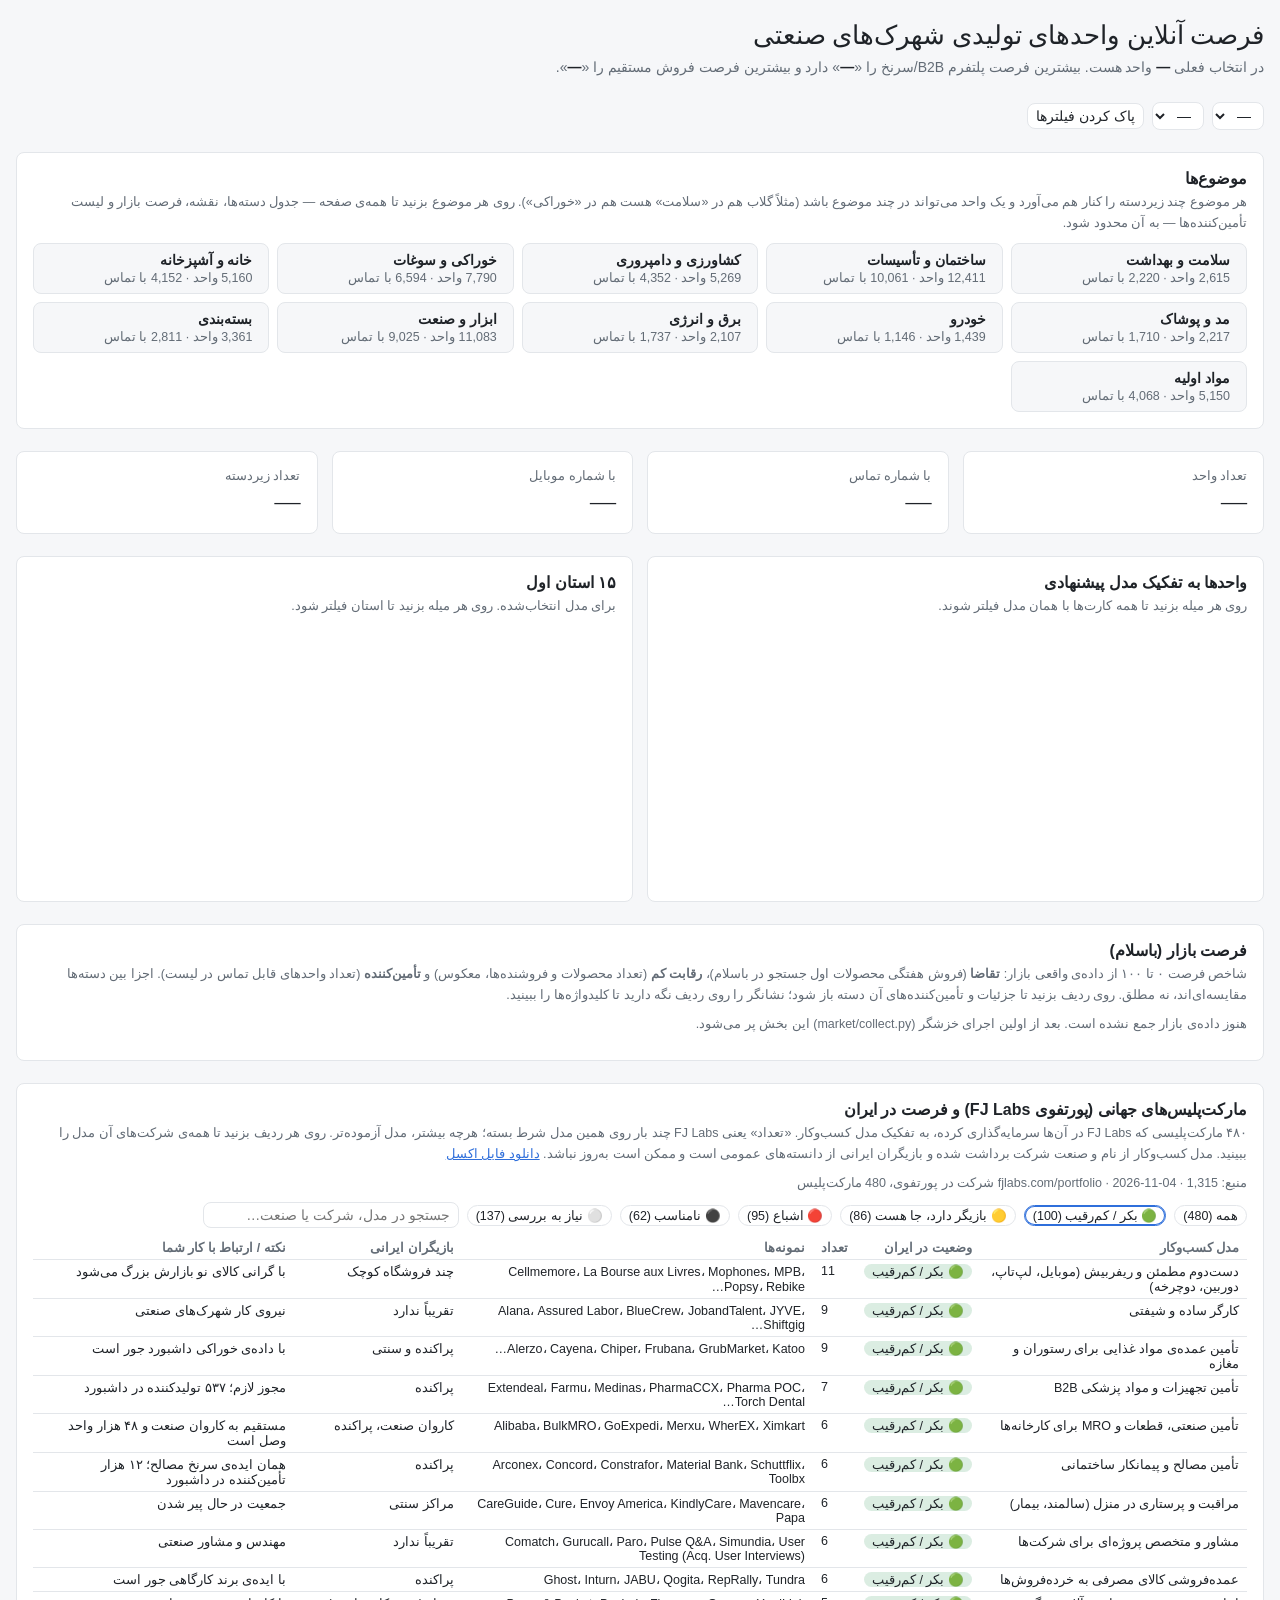
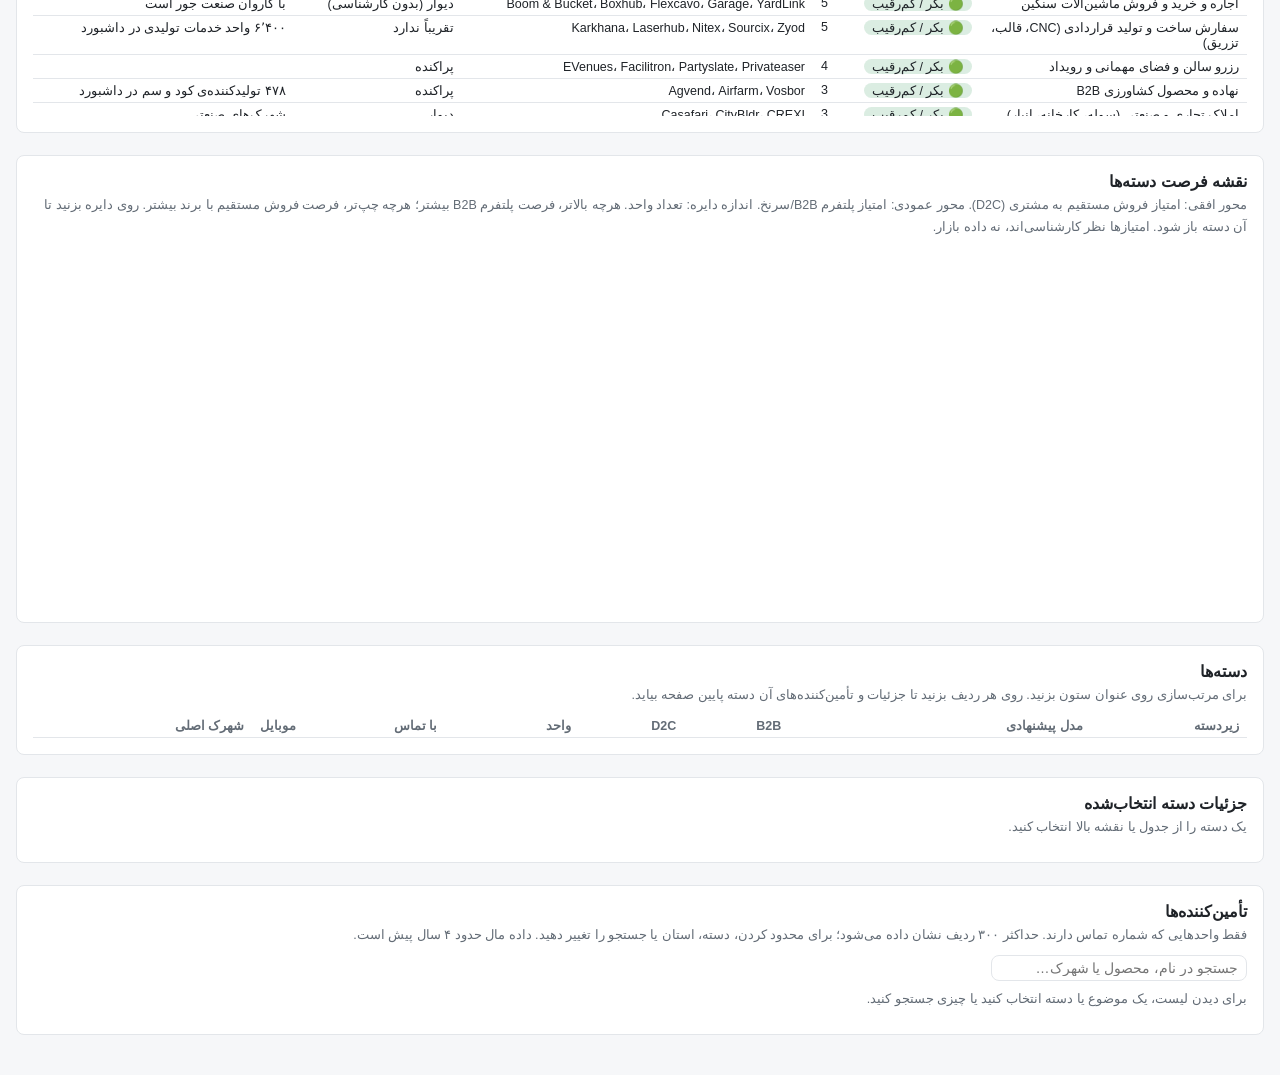
==== commit 68fd6a1b: "Add FJ Labs marketplaces section (480 marketplaces by model, Iran verdict) Co-Authored-By: Claude Op" ====
--- a/site/index.html
+++ b/site/index.html
@@ -66,6 +66,17 @@
 .wp .th-card b { font-size: var(--cds-font-size-body); }
 .wp .th-card span { color: var(--color-fg-muted); font-size: var(--cds-font-size-caption); font-variant-numeric: tabular-nums; }
 .wp .th-detail { margin-top: var(--cds-gap-lg); }
+.wp .fj-chip { cursor: pointer; font-size: var(--cds-font-size-caption); padding: 2px var(--cds-pad-sm); border-radius: 999px; }
+.wp .fj-chip.on { border-color: #2f6fdb; box-shadow: inset 0 0 0 1px #2f6fdb; }
+.wp .fj-tag { display: inline-block; white-space: nowrap; border-radius: 999px; padding: 0 8px; font-size: var(--cds-font-size-caption); }
+.wp .fj-b { background: color-mix(in srgb, #3a9d5d 18%, transparent); }
+.wp .fj-m { background: color-mix(in srgb, #c4a72f 22%, transparent); }
+.wp .fj-s { background: color-mix(in srgb, #cf222e 16%, transparent); }
+.wp .fj-n { background: color-mix(in srgb, #8a8a8a 22%, transparent); }
+.wp .fj-u { background: color-mix(in srgb, #8a8a8a 8%, transparent); }
+.wp .fj-list { display: flex; flex-wrap: wrap; gap: 6px; padding: 4px 0; }
+.wp .fj-co { border: 1px solid var(--color-border-line); border-radius: var(--cds-radius); padding: 2px 8px; font-size: var(--cds-font-size-caption); direction: ltr; }
+.wp a { color: #2f6fdb; }
 .wp .mk-bar { height: 4px; border-radius: 2px; background: #2f6fdb; margin-top: 3px; }
 .wp .mk-idx { font-weight: 600; }
 [data-dash-source-state=empty] { color: transparent; }
@@ -145,6 +156,23 @@
           <th class="num"><button type="button" data-mk-sort="reach">تأمین‌کننده با تماس</button></th>
         </tr></thead>
         <tbody class="mk-body"></tbody>
+      </table>
+    </div>
+  </section>
+
+  <section class="card" id="fjlabs">
+    <h2>مارکت‌پلیس‌های جهانی (پورتفوی FJ Labs) و فرصت در ایران</h2>
+    <p class="note">۴۸۰ مارکت‌پلیسی که FJ Labs در آن‌ها سرمایه‌گذاری کرده، به تفکیک مدل کسب‌وکار. «تعداد» یعنی FJ Labs چند بار روی همین مدل شرط بسته؛ هرچه بیشتر، مدل آزموده‌تر. روی هر ردیف بزنید تا همه‌ی شرکت‌های آن مدل را ببینید. مدل کسب‌وکار از نام و صنعت شرکت برداشت شده و بازیگران ایرانی از دانسته‌های عمومی است و ممکن است به‌روز نباشد. <a href="fjlabs-marketplaces-iran.xlsx" download>دانلود فایل اکسل</a></p>
+    <p class="note fj-meta"></p>
+    <div class="bar" style="margin-bottom:var(--cds-gap-sm)">
+      <div class="fj-chips bar"></div>
+      <input class="fj-q" type="search" placeholder="جستجو در مدل، شرکت یا صنعت…" aria-label="جستجو در مارکت‌پلیس‌ها">
+    </div>
+    <p class="note fj-status">در حال بارگذاری…</p>
+    <div class="tbox fj-table" hidden>
+      <table>
+        <thead><tr><th>مدل کسب‌وکار</th><th>وضعیت در ایران</th><th class="num">تعداد</th><th class="hide-n">نمونه‌ها</th><th>بازیگران ایرانی</th><th class="hide-n">نکته / ارتباط با کار شما</th></tr></thead>
+        <tbody class="fj-body"></tbody>
       </table>
     </div>
   </section>
@@ -531,5 +559,6 @@
 
 </div>
 <script src="market.js"></script>
+<script src="fjlabs.js"></script>
 </body>
 </html>
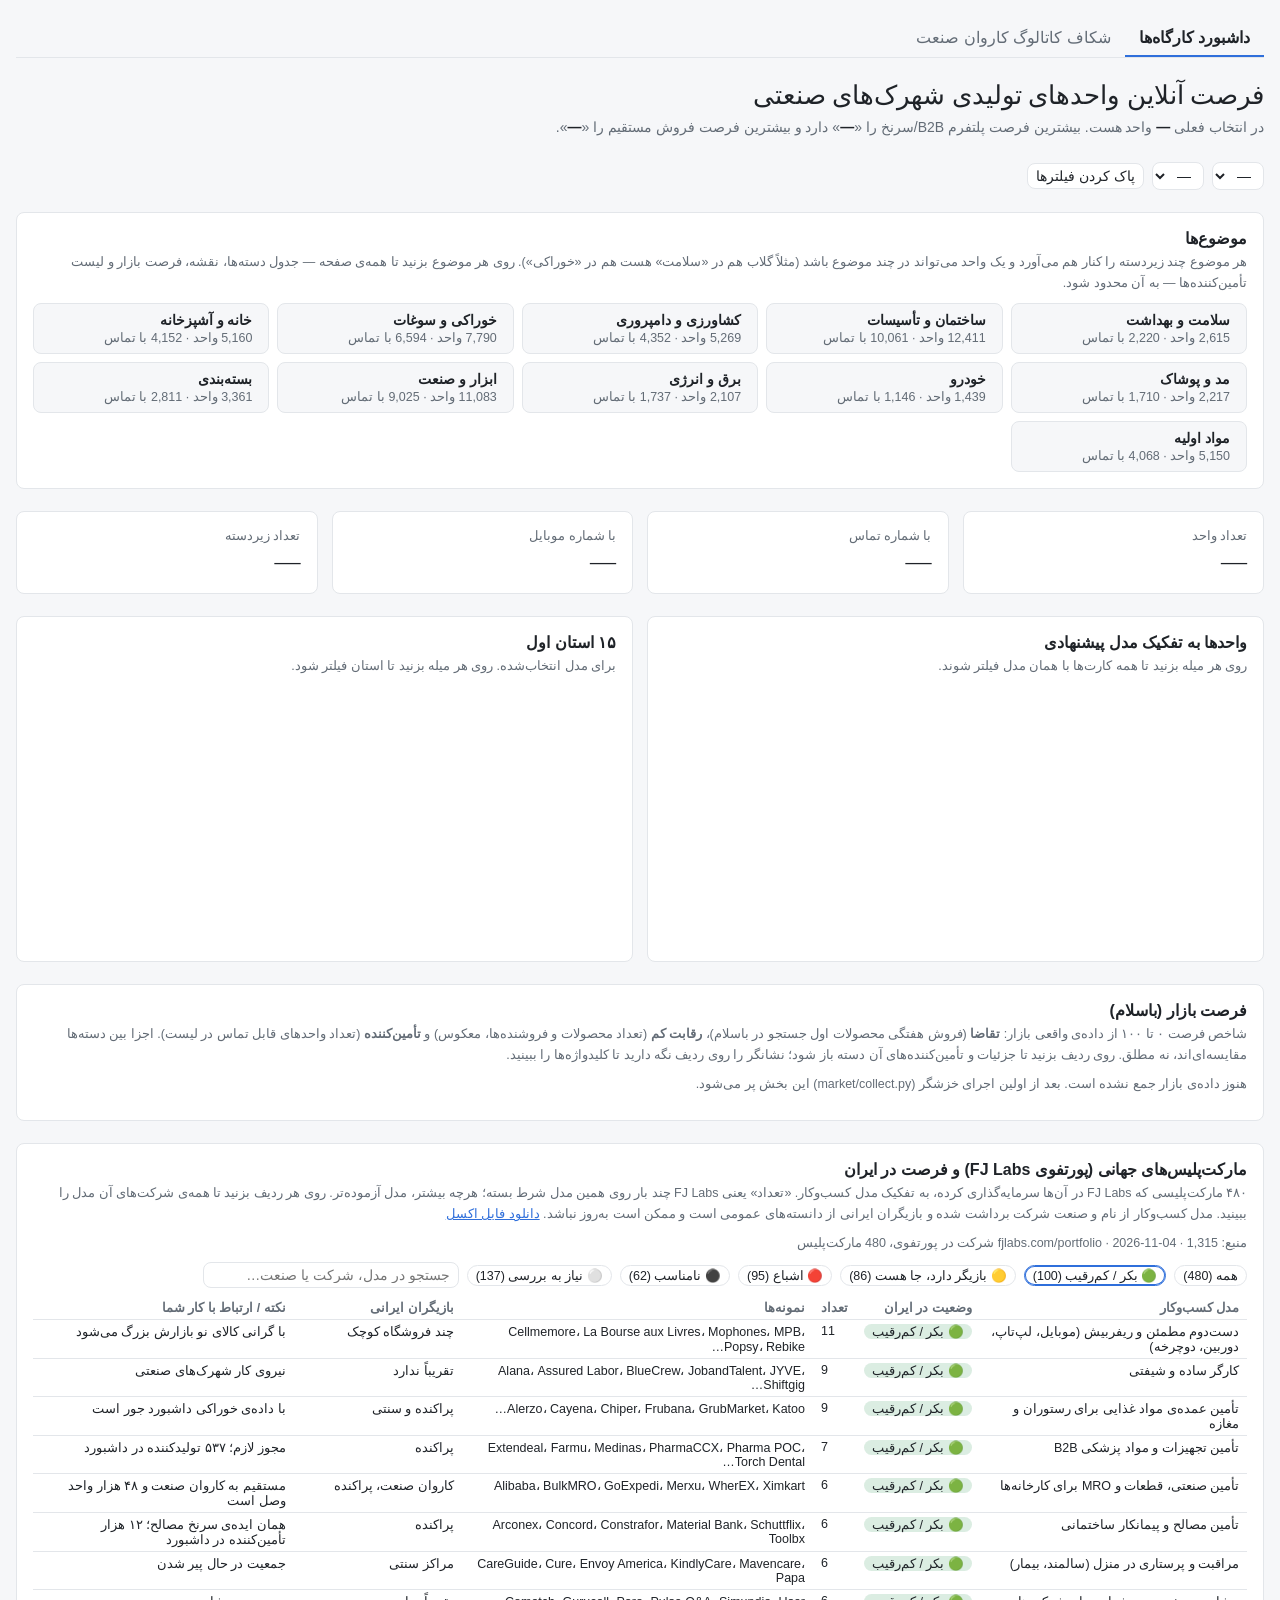
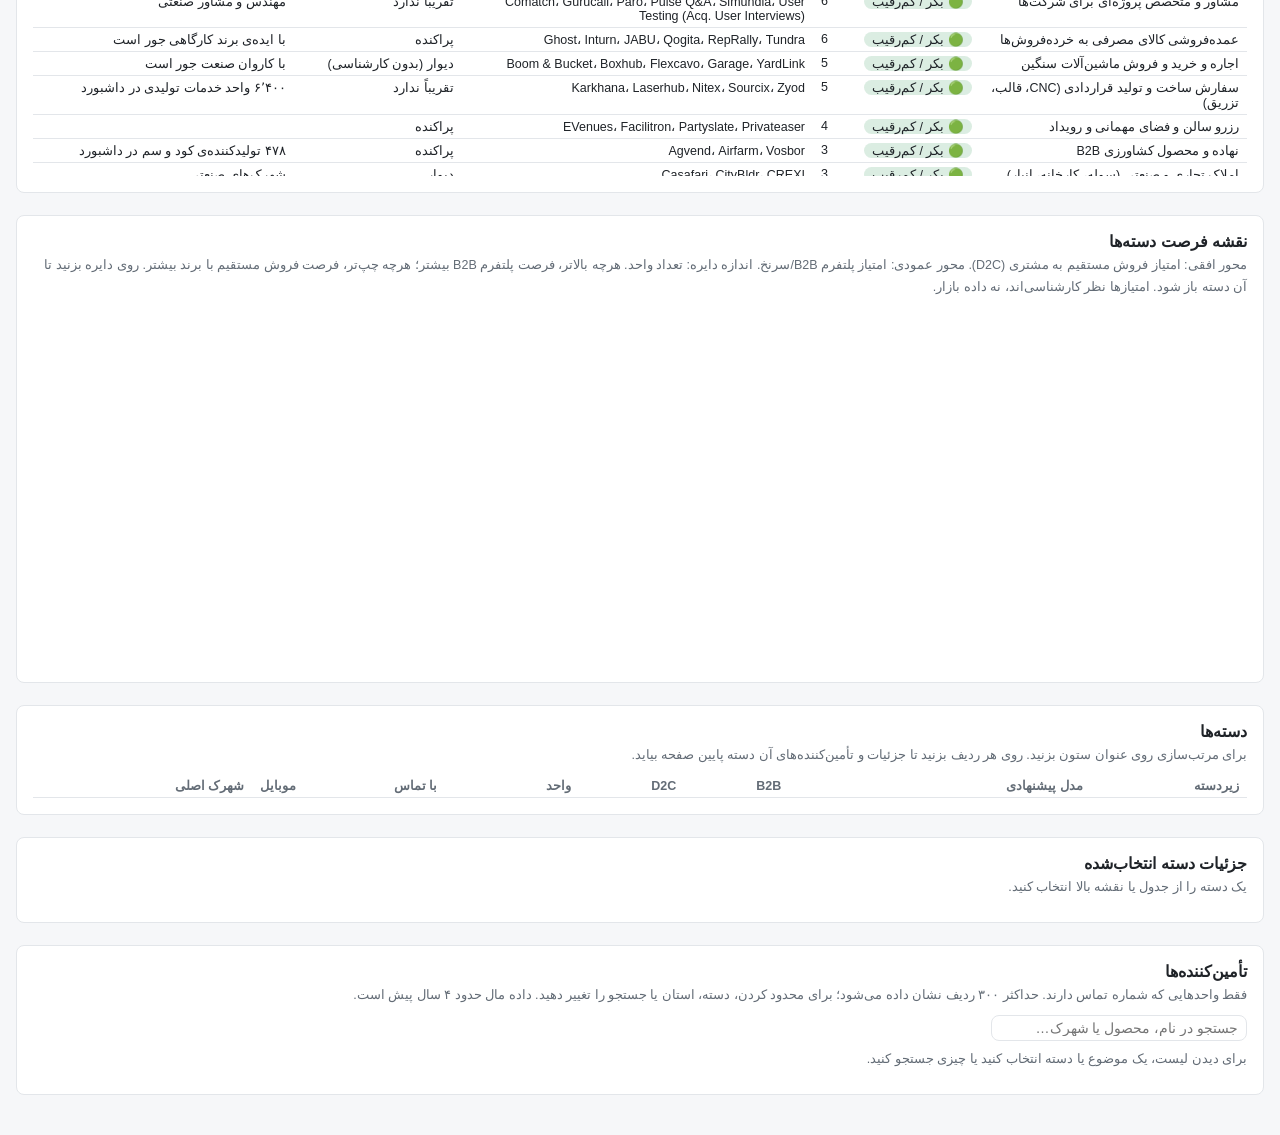
==== commit afcc2cad: "Add caravansanat catalog-gap analysis (gaps.py) and gaps tab Co-Authored-By: Claude Opus 5.5 <norepl" ====
--- a/site/index.html
+++ b/site/index.html
@@ -84,6 +84,10 @@
 </style>
 
 <div class="wp" lang="fa">
+  <nav class="tabs" aria-label="بخش‌ها" style="display:flex;border-bottom:1px solid var(--color-border-line)">
+    <a href="index.html" style="padding:8px 14px;border-bottom:2px solid #2f6fdb;font-weight:600;color:var(--color-fg);text-decoration:none">داشبورد کارگاه‌ها</a>
+    <a href="gaps.html" style="padding:8px 14px;color:var(--color-fg-muted);text-decoration:none">شکاف کاتالوگ کاروان صنعت</a>
+  </nav>
   <header id="top">
     <h1>فرصت آنلاین واحدهای تولیدی شهرک‌های صنعتی</h1>
     <p class="lead">در انتخاب فعلی <b data-draw="kpi-n2" data-source="totals" data-field="n">—</b> واحد هست. بیشترین فرصت پلتفرم B2B/سرنخ را «<b data-draw="top-b2b" data-source="subs" data-field="sub">—</b>» دارد و بیشترین فرصت فروش مستقیم را «<b data-draw="top-d2c" data-source="subs" data-field="sub">—</b>».</p>
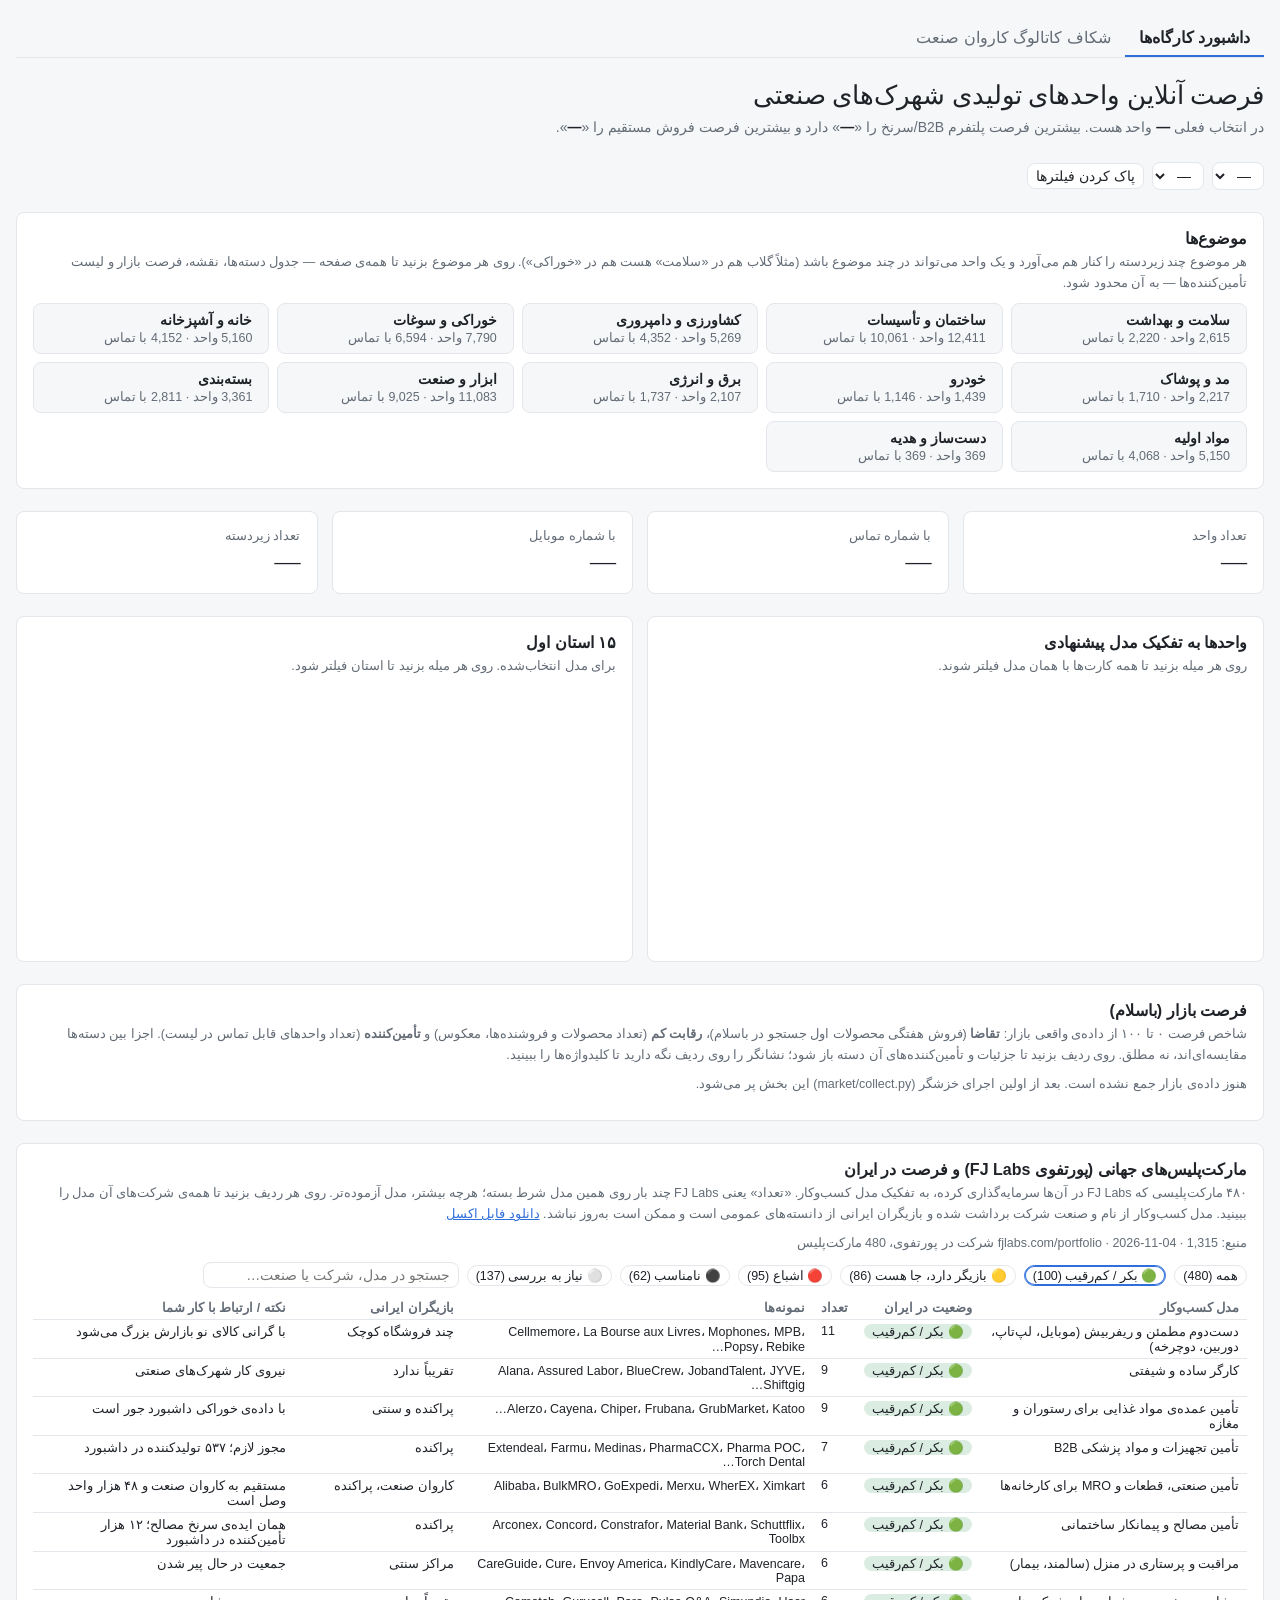
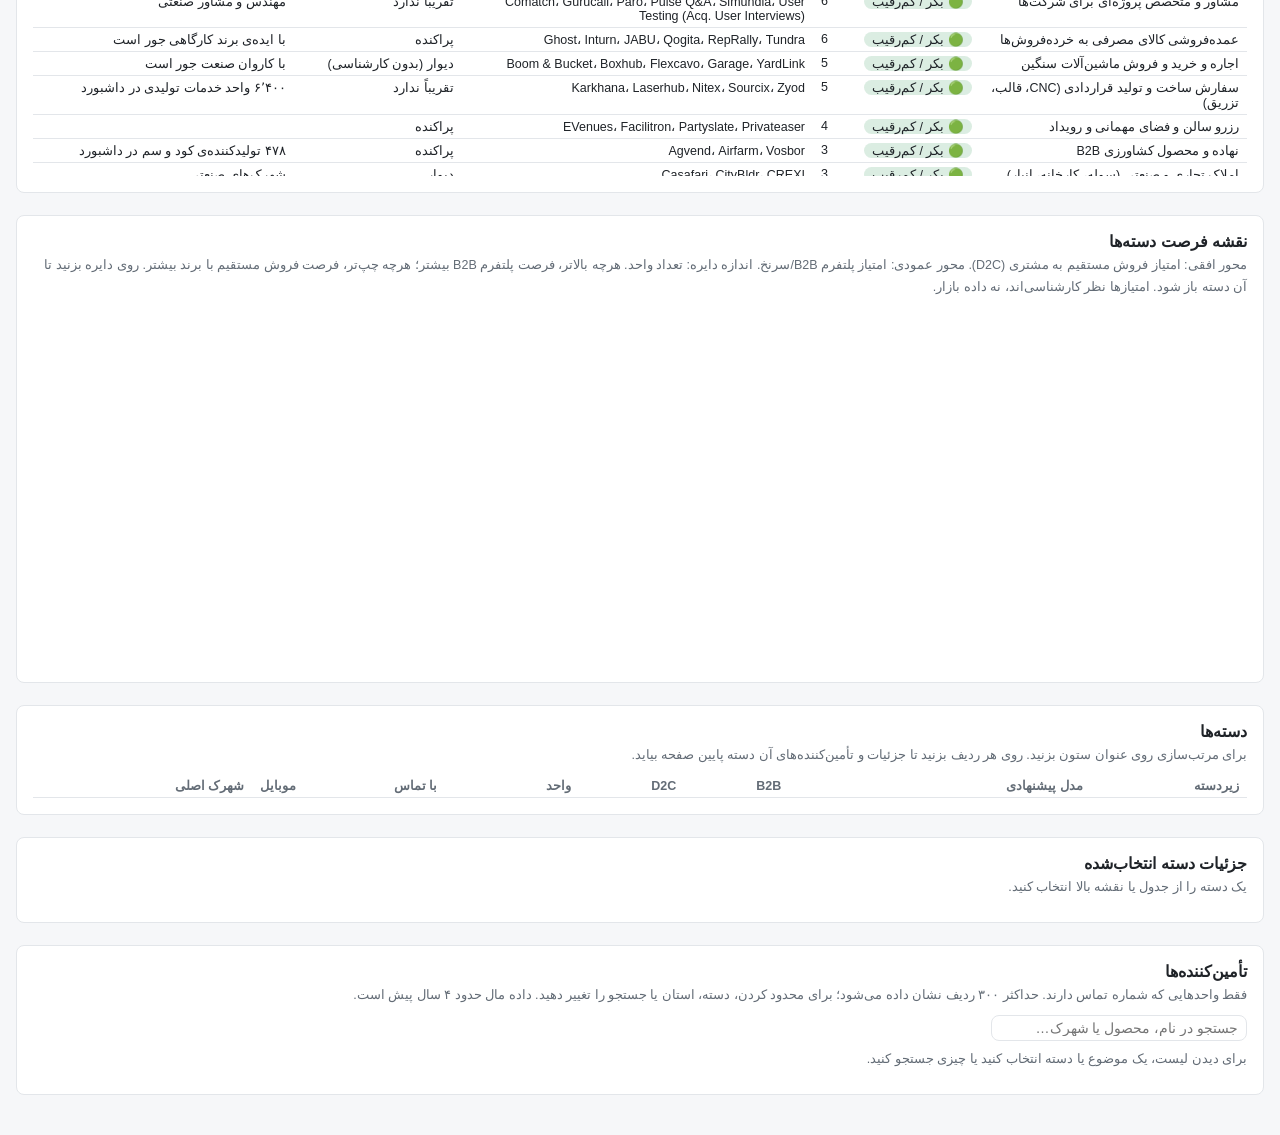
==== commit 20130be6: "Handmade model: move gift/handicraft workshops into «دست‌ساز (هدیه و صنایع دستی)» (handmade.py), the" ====
--- a/site/index.html
+++ b/site/index.html
@@ -270,7 +270,7 @@
 
 <script>
 const ALLP = 'همه استان‌ها', ALLM = 'همه مدل‌ها';
-const D2C_MODELS = ['برند خودمون (Private Label)', 'نمایندگی آنلاین برند خودشون'];
+const D2C_MODELS = ['برند خودمون (Private Label)', 'نمایندگی آنلاین برند خودشون', 'دست‌ساز (هدیه و صنایع دستی)'];
 const fmt = d3.format(',');
 const P = () => dash.params().province || ALLP;
 const M = () => dash.params().model || ALLM;
